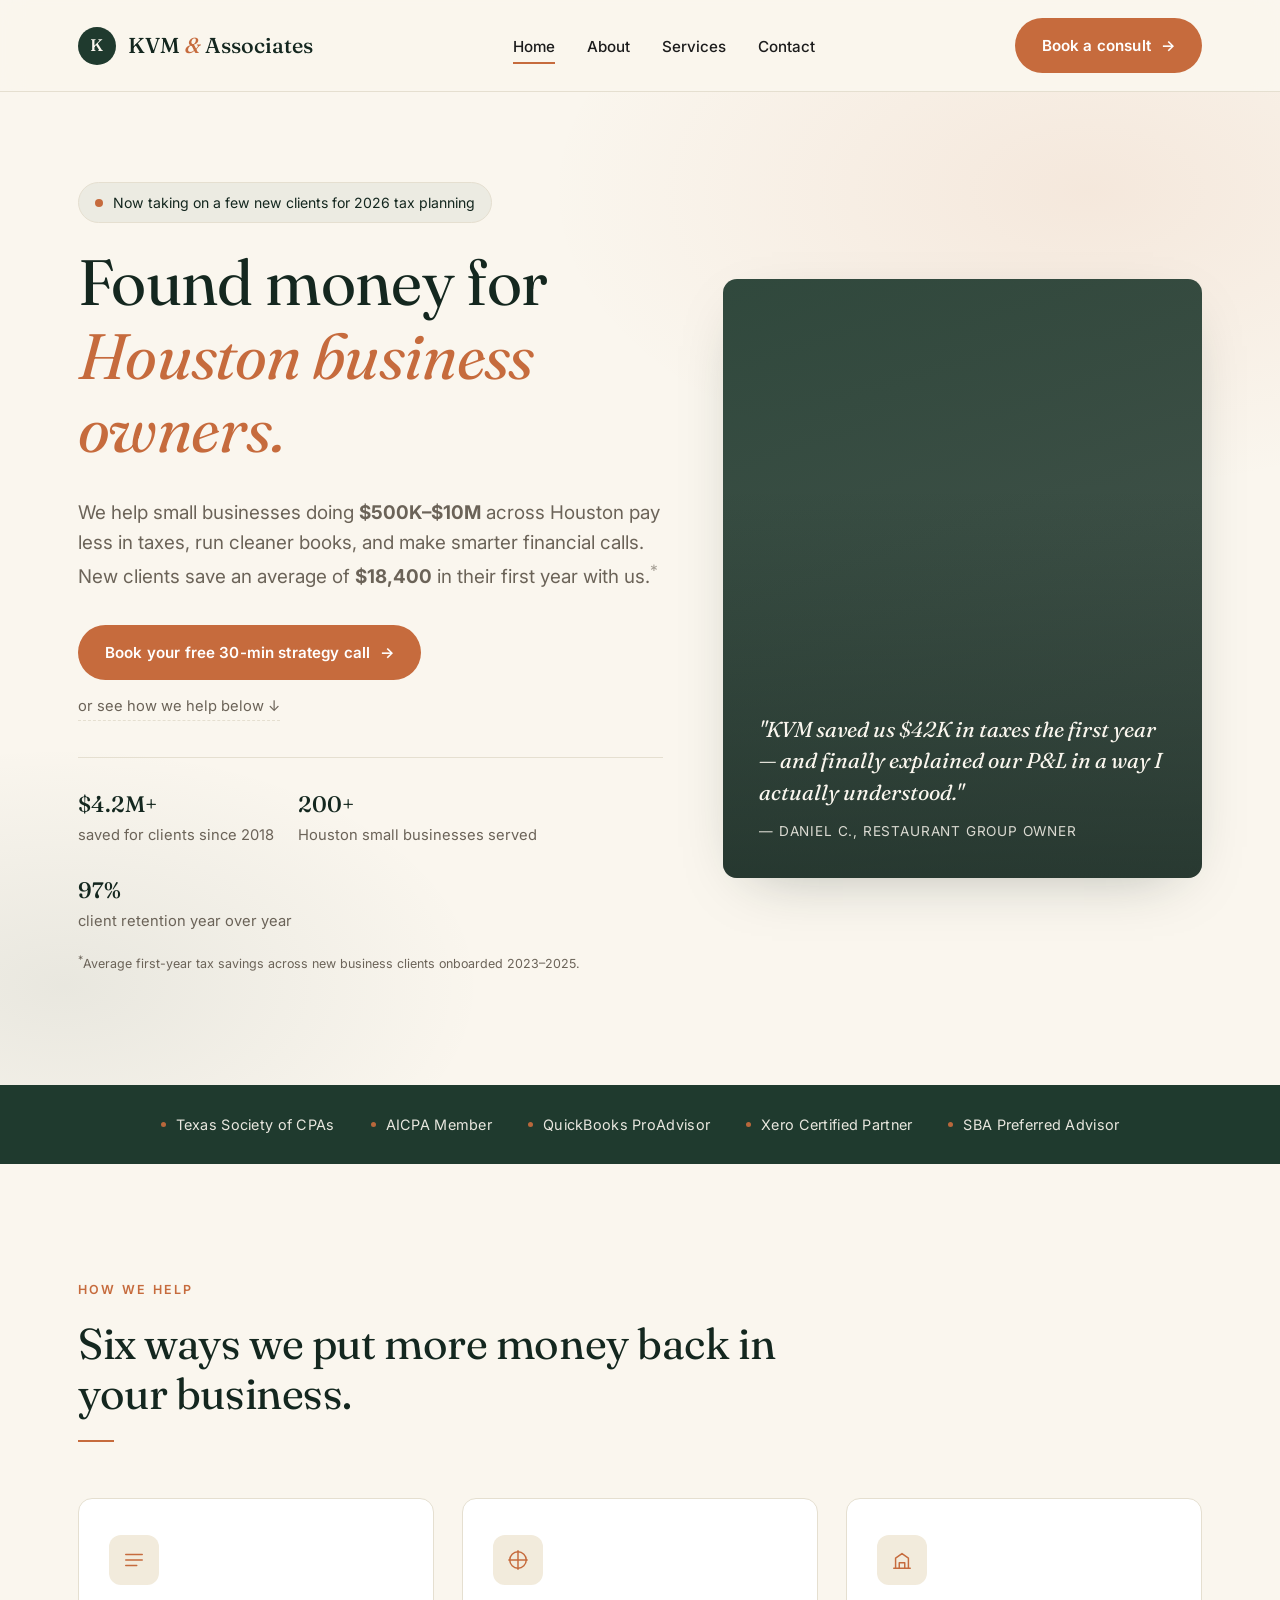
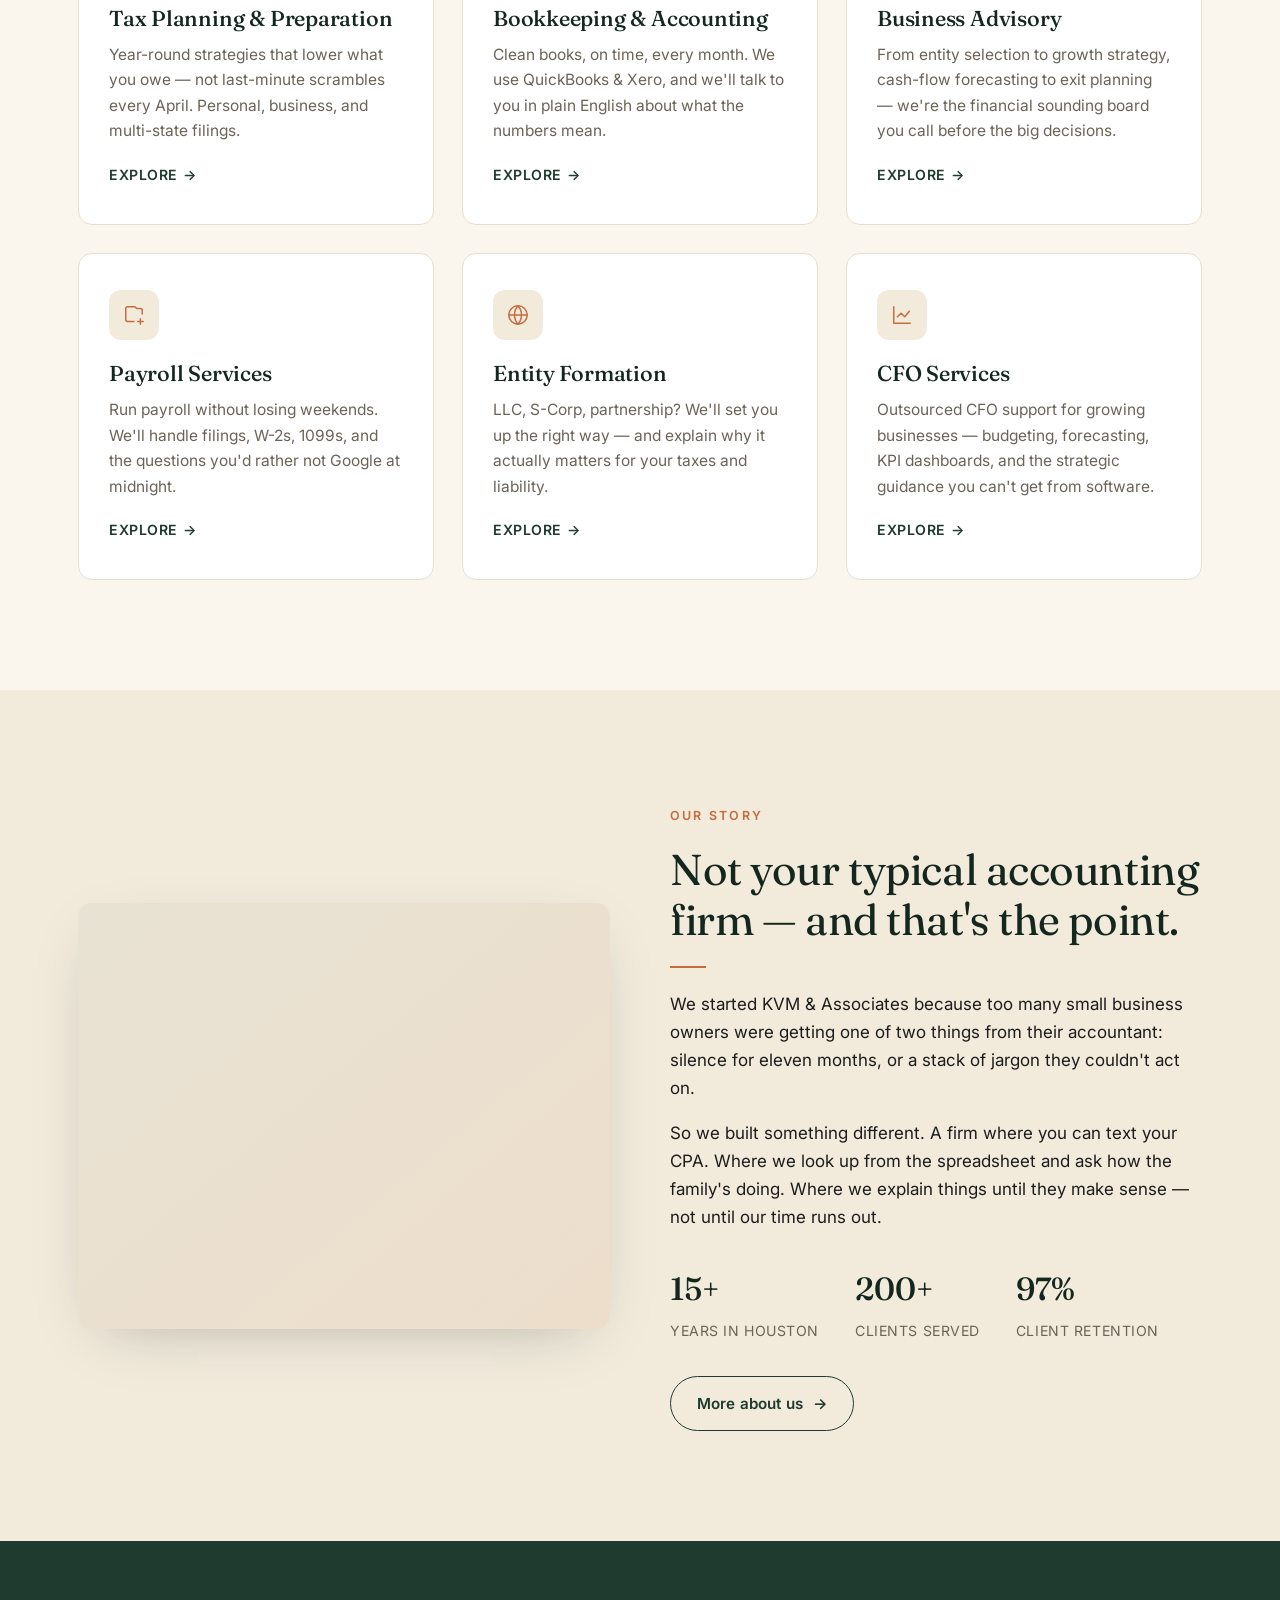
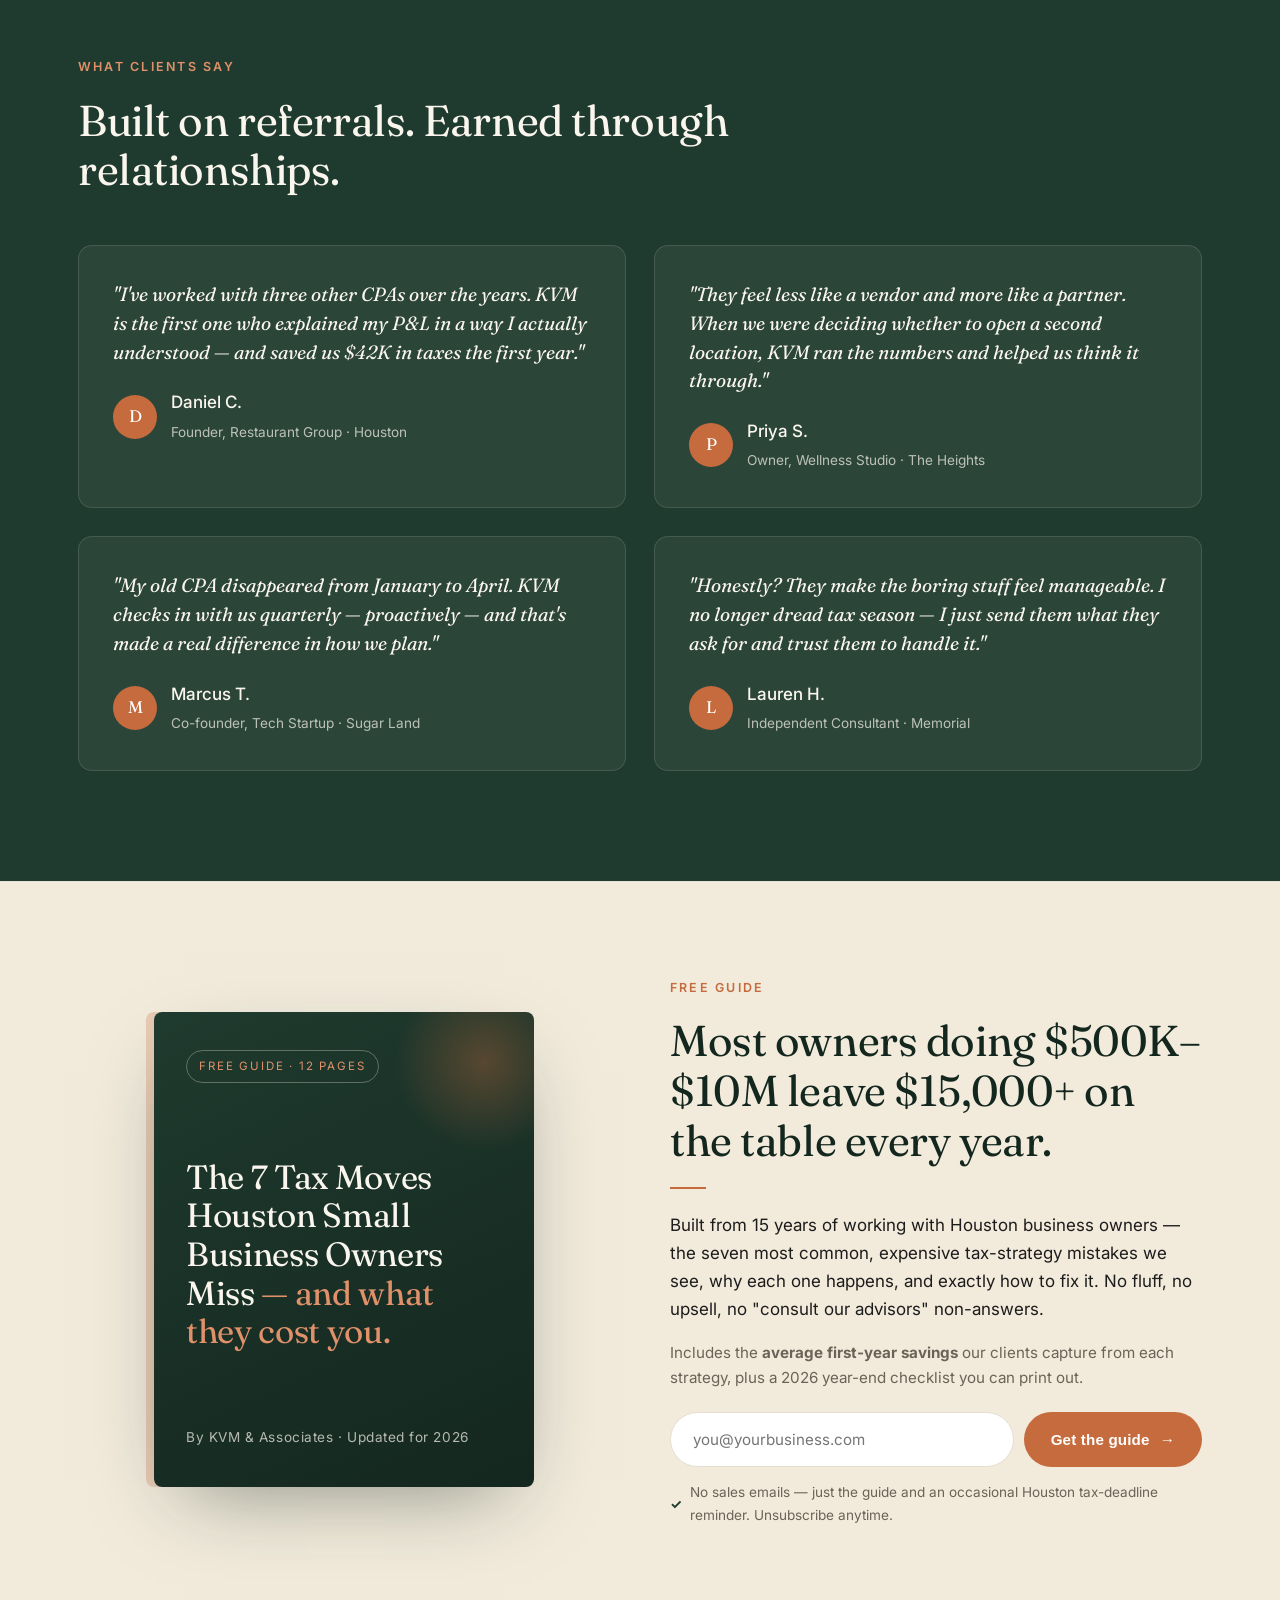
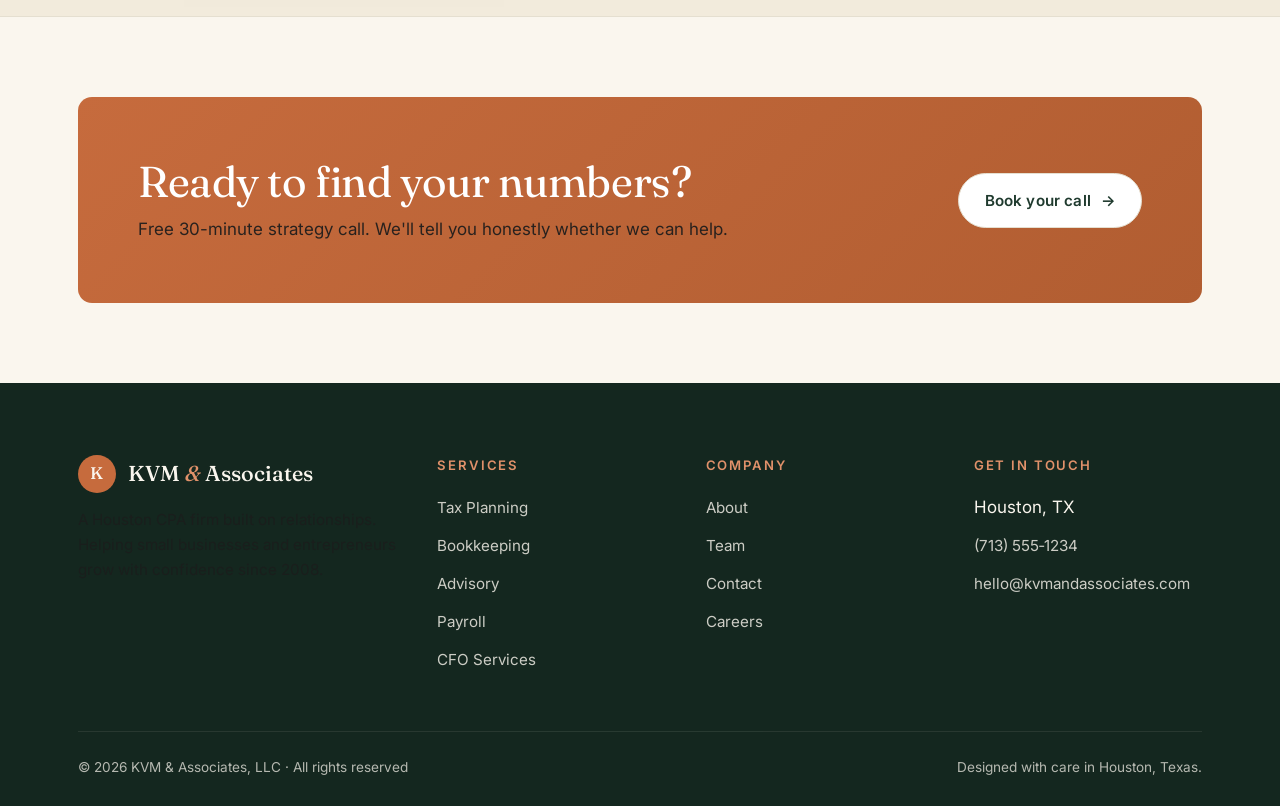
==== index.html @ 1a662e43 "Add files via upload" ====
<!DOCTYPE html>
<html lang="en">
<head>
  <meta charset="UTF-8" />
  <meta name="viewport" content="width=device-width, initial-scale=1.0" />
  <title>KVM &amp; Associates — A Houston CPA Firm Built on Relationships</title>
  <meta name="description" content="KVM &amp; Associates is a Houston-based CPA firm helping small businesses and entrepreneurs grow through proactive tax, accounting, and advisory services. Real people. Real conversations. Real results." />
  <link rel="preconnect" href="https://fonts.googleapis.com" />
  <link rel="preconnect" href="https://fonts.gstatic.com" crossorigin />
  <link href="https://fonts.googleapis.com/css2?family=Fraunces:ital,opsz,wght@0,9..144,400;0,9..144,500;1,9..144,400&family=Inter:wght@400;500;600;700&display=swap" rel="stylesheet" />
  <link rel="stylesheet" href="styles.css" />
</head>
<body>

  <!-- NAV -->
  <header class="nav">
    <div class="nav-inner">
      <a href="index.html" class="brand">
        <span class="brand-mark">K</span>
        <span>KVM <em style="font-style: italic; color: var(--clay);">&amp;</em> Associates</span>
      </a>
      <nav>
        <ul class="nav-links">
          <li><a href="index.html" class="active">Home</a></li>
          <li><a href="about.html">About</a></li>
          <li><a href="services.html">Services</a></li>
          <li><a href="contact.html">Contact</a></li>
        </ul>
      </nav>
      <div class="nav-cta">
        <a href="contact.html" class="btn btn-primary">Book a consult <span class="arrow">→</span></a>
      </div>
    </div>
  </header>

  <!-- HERO -->
  <section class="hero">
    <div class="wrap">
      <div class="hero-grid">
        <div>
          <span class="hero-proof"><span class="pulse"></span>Now taking on a few new clients for 2026 tax planning</span>
          <h1>Found money for <span class="accent">Houston business owners.</span></h1>
          <p class="lead">We help small businesses doing <strong>$500K–$10M</strong> across Houston pay less in taxes, run cleaner books, and make smarter financial calls. New clients save an average of <strong>$18,400</strong> in their first year with us.<sup style="opacity:0.6;">*</sup></p>
          <div class="cta-row">
            <a href="contact.html" class="btn btn-primary">Book your free 30-min strategy call <span class="arrow">→</span></a>
          </div>
          <a href="#how-we-help" class="cta-secondary-link">or see how we help below ↓</a>
          <div class="hero-meta">
            <div><strong>$4.2M+</strong>saved for clients since 2018</div>
            <div><strong>200+</strong>Houston small businesses served</div>
            <div><strong>97%</strong>client retention year over year</div>
          </div>
          <p style="font-size: 0.78rem; color: var(--muted); margin-top: 18px; margin-bottom: 0;"><sup>*</sup>Average first-year tax savings across new business clients onboarded 2023–2025.</p>
        </div>
        <div class="hero-visual">
          <div class="hero-quote">
            "KVM saved us $42K in taxes the first year — and finally explained our P&amp;L in a way I actually understood."
            <cite>— Daniel C., Restaurant Group Owner</cite>
          </div>
        </div>
      </div>
    </div>
  </section>

  <!-- TRUST BAR -->
  <section class="trust">
    <div class="trust-inner">
      <span><span class="dot"></span>Texas Society of CPAs</span>
      <span><span class="dot"></span>AICPA Member</span>
      <span><span class="dot"></span>QuickBooks ProAdvisor</span>
      <span><span class="dot"></span>Xero Certified Partner</span>
      <span><span class="dot"></span>SBA Preferred Advisor</span>
    </div>
  </section>

  <!-- SERVICES PREVIEW -->
  <section class="section" id="how-we-help">
    <div class="wrap">
      <div style="max-width: 720px; margin-bottom: 56px;">
        <span class="eyebrow">How we help</span>
        <h2>Six ways we put more money back in your business.</h2>
        <div class="divider-leaf"></div>
      </div>

      <div class="grid-3">
        <article class="card">
          <div class="icon">
            <svg class="i" viewBox="0 0 24 24"><path d="M3 6h18M3 12h18M3 18h12"/></svg>
          </div>
          <h3>Tax Planning &amp; Preparation</h3>
          <p>Year-round strategies that lower what you owe — not last-minute scrambles every April. Personal, business, and multi-state filings.</p>
          <a href="services.html" class="more">Explore →</a>
        </article>

        <article class="card">
          <div class="icon">
            <svg class="i" viewBox="0 0 24 24"><path d="M12 2v20M2 12h20"/><circle cx="12" cy="12" r="9"/></svg>
          </div>
          <h3>Bookkeeping &amp; Accounting</h3>
          <p>Clean books, on time, every month. We use QuickBooks &amp; Xero, and we'll talk to you in plain English about what the numbers mean.</p>
          <a href="services.html" class="more">Explore →</a>
        </article>

        <article class="card">
          <div class="icon">
            <svg class="i" viewBox="0 0 24 24"><path d="M3 21h18M5 21V10l7-5 7 5v11M9 21v-6h6v6"/></svg>
          </div>
          <h3>Business Advisory</h3>
          <p>From entity selection to growth strategy, cash-flow forecasting to exit planning — we're the financial sounding board you call before the big decisions.</p>
          <a href="services.html" class="more">Explore →</a>
        </article>

        <article class="card">
          <div class="icon">
            <svg class="i" viewBox="0 0 24 24"><path d="M21 11V7a2 2 0 0 0-2-2h-4l-2-2H5a2 2 0 0 0-2 2v12a2 2 0 0 0 2 2h7"/><path d="M16 19h6M19 16v6"/></svg>
          </div>
          <h3>Payroll Services</h3>
          <p>Run payroll without losing weekends. We'll handle filings, W-2s, 1099s, and the questions you'd rather not Google at midnight.</p>
          <a href="services.html" class="more">Explore →</a>
        </article>

        <article class="card">
          <div class="icon">
            <svg class="i" viewBox="0 0 24 24"><circle cx="12" cy="12" r="10"/><path d="M2 12h20M12 2a15 15 0 0 1 0 20a15 15 0 0 1 0-20"/></svg>
          </div>
          <h3>Entity Formation</h3>
          <p>LLC, S-Corp, partnership? We'll set you up the right way — and explain why it actually matters for your taxes and liability.</p>
          <a href="services.html" class="more">Explore →</a>
        </article>

        <article class="card">
          <div class="icon">
            <svg class="i" viewBox="0 0 24 24"><path d="M3 3v18h18"/><path d="M7 14l4-4 4 4 5-6"/></svg>
          </div>
          <h3>CFO Services</h3>
          <p>Outsourced CFO support for growing businesses — budgeting, forecasting, KPI dashboards, and the strategic guidance you can't get from software.</p>
          <a href="services.html" class="more">Explore →</a>
        </article>
      </div>
    </div>
  </section>

  <!-- ABOUT TEASER -->
  <section class="section about-tease">
    <div class="wrap">
      <div class="grid-2">
        <div class="tease-img"></div>
        <div>
          <span class="eyebrow">Our story</span>
          <h2>Not your typical accounting firm — and that's the point.</h2>
          <div class="divider-leaf"></div>
          <p>We started KVM &amp; Associates because too many small business owners were getting one of two things from their accountant: silence for eleven months, or a stack of jargon they couldn't act on.</p>
          <p>So we built something different. A firm where you can text your CPA. Where we look up from the spreadsheet and ask how the family's doing. Where we explain things until they make sense — not until our time runs out.</p>
          <div class="stat-row">
            <div class="stat"><strong>15+</strong><span>Years in Houston</span></div>
            <div class="stat"><strong>200+</strong><span>Clients served</span></div>
            <div class="stat"><strong>97%</strong><span>Client retention</span></div>
          </div>
          <div style="margin-top: 32px;">
            <a href="about.html" class="btn btn-ghost">More about us <span class="arrow">→</span></a>
          </div>
        </div>
      </div>
    </div>
  </section>

  <!-- TESTIMONIALS -->
  <section class="section testimonial-section">
    <div class="wrap">
      <div style="max-width: 700px;">
        <span class="eyebrow">What clients say</span>
        <h2>Built on referrals. Earned through relationships.</h2>
      </div>
      <div class="testi-grid">
        <div class="testi">
          <blockquote>"I've worked with three other CPAs over the years. KVM is the first one who explained my P&amp;L in a way I actually understood — and saved us $42K in taxes the first year."</blockquote>
          <div class="testi-author">
            <div class="testi-avatar">D</div>
            <div class="testi-name"><strong>Daniel C.</strong><span>Founder, Restaurant Group · Houston</span></div>
          </div>
        </div>
        <div class="testi">
          <blockquote>"They feel less like a vendor and more like a partner. When we were deciding whether to open a second location, KVM ran the numbers and helped us think it through."</blockquote>
          <div class="testi-author">
            <div class="testi-avatar">P</div>
            <div class="testi-name"><strong>Priya S.</strong><span>Owner, Wellness Studio · The Heights</span></div>
          </div>
        </div>
        <div class="testi">
          <blockquote>"My old CPA disappeared from January to April. KVM checks in with us quarterly — proactively — and that's made a real difference in how we plan."</blockquote>
          <div class="testi-author">
            <div class="testi-avatar">M</div>
            <div class="testi-name"><strong>Marcus T.</strong><span>Co-founder, Tech Startup · Sugar Land</span></div>
          </div>
        </div>
        <div class="testi">
          <blockquote>"Honestly? They make the boring stuff feel manageable. I no longer dread tax season — I just send them what they ask for and trust them to handle it."</blockquote>
          <div class="testi-author">
            <div class="testi-avatar">L</div>
            <div class="testi-name"><strong>Lauren H.</strong><span>Independent Consultant · Memorial</span></div>
          </div>
        </div>
      </div>
    </div>
  </section>

  <!-- LEAD MAGNET -->
  <section class="lead-magnet">
    <div class="wrap">
      <div class="lm-grid">
        <div class="lm-cover">
          <span class="badge">Free Guide · 12 pages</span>
          <h3>The 7 Tax Moves Houston Small Business Owners Miss <span style="color: var(--clay-soft);">— and what they cost you.</span></h3>
          <span class="meta">By KVM &amp; Associates · Updated for 2026</span>
        </div>
        <div>
          <span class="eyebrow">Free guide</span>
          <h2>Most owners doing $500K–$10M leave $15,000+ on the table every year.</h2>
          <div class="divider-leaf"></div>
          <p>Built from 15 years of working with Houston business owners — the seven most common, expensive tax-strategy mistakes we see, why each one happens, and exactly how to fix it. No fluff, no upsell, no "consult our advisors" non-answers.</p>
          <p style="color: var(--muted); font-size: 0.95rem;">Includes the <strong>average first-year savings</strong> our clients capture from each strategy, plus a 2026 year-end checklist you can print out.</p>

          <form class="lm-form" onsubmit="event.preventDefault(); this.innerHTML='<div style=\'padding:14px 22px; background:var(--forest); color:var(--cream); border-radius:999px; font-weight:500;\'>✓ Sent — check your inbox in a minute.</div>';">
            <input type="email" placeholder="you@yourbusiness.com" required />
            <button type="submit" class="btn btn-primary">Get the guide <span class="arrow">→</span></button>
          </form>
          <div class="lm-fineprint">No sales emails — just the guide and an occasional Houston tax-deadline reminder. Unsubscribe anytime.</div>
        </div>
      </div>
    </div>
  </section>

  <!-- CTA BAND -->
  <section class="section-tight">
    <div class="wrap">
      <div class="cta-band">
        <div>
          <h2>Ready to find your numbers?</h2>
          <p>Free 30-minute strategy call. We'll tell you honestly whether we can help.</p>
        </div>
        <a href="contact.html" class="btn btn-light">Book your call <span class="arrow">→</span></a>
      </div>
    </div>
  </section>

  <!-- FOOTER -->
  <footer class="footer">
    <div class="wrap">
      <div class="footer-grid">
        <div class="footer-brand">
          <div class="brand" style="color: var(--cream); margin-bottom: 14px;">
            <span class="brand-mark" style="background: var(--clay);">K</span>
            <span>KVM <em style="font-style: italic; color: var(--clay-soft);">&amp;</em> Associates</span>
          </div>
          <p>A Houston CPA firm built on relationships. Helping small businesses and entrepreneurs grow with confidence since 2008.</p>
        </div>
        <div>
          <h5>Services</h5>
          <ul>
            <li><a href="services.html">Tax Planning</a></li>
            <li><a href="services.html">Bookkeeping</a></li>
            <li><a href="services.html">Advisory</a></li>
            <li><a href="services.html">Payroll</a></li>
            <li><a href="services.html">CFO Services</a></li>
          </ul>
        </div>
        <div>
          <h5>Company</h5>
          <ul>
            <li><a href="about.html">About</a></li>
            <li><a href="about.html">Team</a></li>
            <li><a href="contact.html">Contact</a></li>
            <li><a href="contact.html">Careers</a></li>
          </ul>
        </div>
        <div>
          <h5>Get in touch</h5>
          <ul>
            <li>Houston, TX</li>
            <li><a href="tel:7135551234">(713) 555‑1234</a></li>
            <li><a href="mailto:hello@kvmandassociates.com">hello@kvmandassociates.com</a></li>
          </ul>
        </div>
      </div>
      <div class="footer-bottom">
        <span>© 2026 KVM &amp; Associates, LLC · All rights reserved</span>
        <span>Designed with care in Houston, Texas.</span>
      </div>
    </div>
  </footer>

</body>
</html>
---- styles.css ----
/* =========================================================
   KVM & Associates — Redesign
   Warm, relationship-focused CPA firm
   ========================================================= */

:root {
  --forest: #1F3A2E;
  --forest-deep: #14271F;
  --forest-soft: #2E5142;
  --clay: #C66B3D;
  --clay-soft: #E0916A;
  --cream: #FAF6EE;
  --cream-warm: #F2EBDC;
  --ink: #1C1C1C;
  --muted: #6B6358;
  --line: #E5DFD0;
  --gold: #C9A35B;
  --shadow: 0 18px 60px -28px rgba(20, 39, 31, 0.35);
  --radius: 14px;
  --maxw: 1180px;
}

* { box-sizing: border-box; }

html { scroll-behavior: smooth; }

body {
  margin: 0;
  font-family: 'Inter', -apple-system, BlinkMacSystemFont, 'Segoe UI', Roboto, sans-serif;
  font-size: 17px;
  line-height: 1.65;
  color: var(--ink);
  background: var(--cream);
  -webkit-font-smoothing: antialiased;
  text-rendering: optimizeLegibility;
}

h1, h2, h3, h4 {
  font-family: 'Fraunces', 'Playfair Display', Georgia, serif;
  font-weight: 500;
  letter-spacing: -0.01em;
  line-height: 1.15;
  color: var(--forest-deep);
  margin: 0 0 0.5em;
}

h1 { font-size: clamp(2.4rem, 5vw, 4rem); font-weight: 400; }
h2 { font-size: clamp(1.9rem, 3.5vw, 2.7rem); font-weight: 400; }
h3 { font-size: 1.35rem; }
h4 { font-size: 1.05rem; font-family: 'Inter', sans-serif; font-weight: 600; letter-spacing: 0.02em; }

p { margin: 0 0 1em; color: var(--ink); }
.lead { font-size: 1.18rem; color: var(--muted); line-height: 1.6; max-width: 56ch; }

a { color: var(--forest); text-decoration: none; }
a:hover { color: var(--clay); }

img { max-width: 100%; display: block; }

/* Layout helpers */
.wrap { max-width: var(--maxw); margin: 0 auto; padding: 0 28px; }
.section { padding: 110px 0; }
.section-tight { padding: 80px 0; }

.eyebrow {
  display: inline-block;
  font-family: 'Inter', sans-serif;
  font-size: 0.78rem;
  letter-spacing: 0.18em;
  text-transform: uppercase;
  color: var(--clay);
  font-weight: 600;
  margin-bottom: 18px;
}

.divider-leaf {
  width: 36px; height: 2px; background: var(--clay);
  margin: 18px 0 22px;
}

/* Buttons */
.btn {
  display: inline-flex;
  align-items: center;
  gap: 10px;
  padding: 14px 26px;
  border-radius: 999px;
  font-weight: 600;
  font-size: 0.95rem;
  letter-spacing: 0.01em;
  transition: transform 0.2s ease, box-shadow 0.2s ease, background 0.2s;
  border: 1.5px solid transparent;
  cursor: pointer;
}
.btn-primary { background: var(--clay); color: #fff; }
.btn-primary:hover { background: #b15d31; color: #fff; transform: translateY(-1px); box-shadow: 0 12px 30px -12px rgba(198,107,61,0.5); }
.btn-ghost { border-color: var(--forest); color: var(--forest); background: transparent; }
.btn-ghost:hover { background: var(--forest); color: #fff; }
.btn-light { background: #fff; color: var(--forest); border-color: var(--line); }
.btn-light:hover { background: var(--cream-warm); color: var(--forest); }

.btn .arrow { transition: transform 0.25s ease; }
.btn:hover .arrow { transform: translateX(4px); }

/* ============ NAV ============ */
.nav {
  position: sticky; top: 0; z-index: 50;
  backdrop-filter: saturate(140%) blur(12px);
  background: rgba(250, 246, 238, 0.85);
  border-bottom: 1px solid var(--line);
}
.nav-inner {
  max-width: var(--maxw);
  margin: 0 auto;
  padding: 18px 28px;
  display: flex;
  align-items: center;
  justify-content: space-between;
  gap: 24px;
}
.brand {
  display: flex; align-items: center; gap: 12px;
  font-family: 'Fraunces', serif;
  font-size: 1.35rem; font-weight: 500;
  color: var(--forest-deep);
}
.brand-mark {
  width: 38px; height: 38px;
  border-radius: 50%;
  background: var(--forest);
  color: var(--cream);
  display: grid; place-items: center;
  font-family: 'Fraunces', serif;
  font-weight: 500;
  font-size: 1.05rem;
  letter-spacing: 0.05em;
}
.nav-links { display: flex; gap: 32px; align-items: center; list-style: none; padding: 0; margin: 0; }
.nav-links a {
  font-size: 0.95rem;
  color: var(--ink);
  font-weight: 500;
  position: relative;
  padding: 6px 0;
}
.nav-links a:hover { color: var(--clay); }
.nav-links a.active::after {
  content: ""; position: absolute; left: 0; right: 0; bottom: -2px;
  height: 2px; background: var(--clay);
}
.nav-cta { display: flex; gap: 12px; align-items: center; }

@media (max-width: 820px) {
  .nav-links { display: none; }
}

/* ============ HERO ============ */
.hero {
  position: relative;
  padding: 90px 0 110px;
  background:
    radial-gradient(900px 500px at 85% 10%, rgba(198,107,61,0.10), transparent 60%),
    radial-gradient(700px 400px at 5% 90%, rgba(31,58,46,0.08), transparent 60%),
    var(--cream);
  overflow: hidden;
}
.hero-grid {
  display: grid;
  grid-template-columns: 1.1fr 0.9fr;
  gap: 60px;
  align-items: center;
}
.hero h1 .accent {
  font-style: italic;
  color: var(--clay);
  font-weight: 400;
}
.hero-meta {
  display: flex; gap: 24px; flex-wrap: wrap;
  margin-top: 36px;
  padding-top: 28px;
  border-top: 1px solid var(--line);
  color: var(--muted);
  font-size: 0.92rem;
}
.hero-meta strong { color: var(--forest-deep); display: block; font-size: 1.4rem; font-family: 'Fraunces', serif; font-weight: 500; }

.hero-visual {
  position: relative;
  aspect-ratio: 4 / 5;
  border-radius: var(--radius);
  background:
    linear-gradient(160deg, rgba(31,58,46,0.92), rgba(20,39,31,0.78)),
    url('https://images.unsplash.com/photo-1600880292203-757bb62b4baf?w=900') center/cover;
  box-shadow: var(--shadow);
  display: flex; align-items: flex-end;
  padding: 36px;
  color: var(--cream);
}
.hero-visual::before {
  content: ""; position: absolute; inset: 0;
  background: linear-gradient(transparent 35%, rgba(20,39,31,0.6));
  border-radius: var(--radius);
}
.hero-quote {
  position: relative;
  font-family: 'Fraunces', serif;
  font-size: 1.35rem;
  line-height: 1.45;
  font-weight: 400;
  font-style: italic;
}
.hero-quote cite {
  display: block; margin-top: 14px;
  font-style: normal; font-family: 'Inter', sans-serif;
  font-size: 0.85rem; letter-spacing: 0.06em;
  text-transform: uppercase; opacity: 0.85;
}

.cta-row { display: flex; gap: 14px; flex-wrap: wrap; margin-top: 32px; }

@media (max-width: 880px) {
  .hero-grid { grid-template-columns: 1fr; gap: 40px; }
  .hero-visual { aspect-ratio: 16 / 11; }
}

/* ============ TRUST BAR ============ */
.trust {
  background: var(--forest);
  color: var(--cream);
  padding: 28px 0;
}
.trust-inner {
  display: flex; flex-wrap: wrap; gap: 36px;
  justify-content: center; align-items: center;
  font-size: 0.9rem; letter-spacing: 0.02em; opacity: 0.92;
}
.trust-inner span { display: inline-flex; align-items: center; gap: 10px; }
.trust .dot { width: 5px; height: 5px; border-radius: 50%; background: var(--clay); }

/* ============ FEATURE GRID ============ */
.grid-3 { display: grid; grid-template-columns: repeat(3, 1fr); gap: 28px; }
.grid-2 { display: grid; grid-template-columns: 1fr 1fr; gap: 60px; align-items: center; }
@media (max-width: 880px) { .grid-3 { grid-template-columns: 1fr; } .grid-2 { grid-template-columns: 1fr; gap: 40px; } }

.card {
  background: #fff;
  border: 1px solid var(--line);
  border-radius: var(--radius);
  padding: 36px 30px;
  transition: transform 0.25s ease, box-shadow 0.25s ease, border-color 0.2s;
}
.card:hover { transform: translateY(-4px); box-shadow: 0 22px 50px -28px rgba(20,39,31,0.25); border-color: var(--clay-soft); }
.card .icon {
  width: 50px; height: 50px; border-radius: 12px;
  background: var(--cream-warm);
  color: var(--clay);
  display: grid; place-items: center;
  margin-bottom: 22px;
}
.card h3 { color: var(--forest-deep); margin-bottom: 10px; }
.card p { color: var(--muted); margin-bottom: 16px; font-size: 0.97rem; }
.card .more {
  font-size: 0.88rem; font-weight: 600; color: var(--forest);
  letter-spacing: 0.04em; text-transform: uppercase;
}

/* ============ ABOUT TEASER (alternating) ============ */
.about-tease {
  background: var(--cream-warm);
}
.tease-img {
  border-radius: var(--radius);
  aspect-ratio: 5 / 4;
  background:
    linear-gradient(140deg, rgba(31,58,46,0.05), rgba(198,107,61,0.10)),
    url('https://images.unsplash.com/photo-1521737711867-e3b97375f902?w=900') center/cover;
  box-shadow: var(--shadow);
}
.stat-row { display: flex; gap: 36px; flex-wrap: wrap; margin-top: 32px; }
.stat strong { display: block; font-family: 'Fraunces', serif; font-size: 2rem; color: var(--forest-deep); font-weight: 500; }
.stat span { font-size: 0.88rem; color: var(--muted); letter-spacing: 0.04em; text-transform: uppercase; }

/* ============ TESTIMONIAL ============ */
.testimonial-section { background: var(--forest); color: var(--cream); }
.testimonial-section h2 { color: var(--cream); }
.testimonial-section .eyebrow { color: var(--clay-soft); }
.testi-grid { display: grid; grid-template-columns: repeat(2, 1fr); gap: 28px; margin-top: 50px; }
@media (max-width: 880px) { .testi-grid { grid-template-columns: 1fr; } }
.testi {
  background: rgba(250,246,238,0.06);
  border: 1px solid rgba(250,246,238,0.12);
  border-radius: var(--radius);
  padding: 34px;
}
.testi blockquote {
  font-family: 'Fraunces', serif;
  font-size: 1.2rem; line-height: 1.5;
  font-style: italic;
  margin: 0 0 22px;
  color: var(--cream);
}
.testi-author { display: flex; align-items: center; gap: 14px; }
.testi-avatar {
  width: 44px; height: 44px; border-radius: 50%;
  background: var(--clay); color: #fff;
  display: grid; place-items: center;
  font-family: 'Fraunces', serif; font-size: 1.05rem;
}
.testi-name strong { display: block; color: var(--cream); font-weight: 500; }
.testi-name span { font-size: 0.85rem; opacity: 0.7; }

/* ============ CTA BAND ============ */
.cta-band {
  background: linear-gradient(135deg, var(--clay), #b15d31);
  color: #fff;
  border-radius: var(--radius);
  padding: 60px;
  display: flex; justify-content: space-between; align-items: center; gap: 30px;
  flex-wrap: wrap;
}
.cta-band h2 { color: #fff; margin: 0; }
.cta-band p { margin: 8px 0 0; opacity: 0.92; }

/* ============ PAGE HEADER ============ */
.page-header {
  padding: 90px 0 60px;
  background:
    radial-gradient(700px 360px at 90% 20%, rgba(198,107,61,0.10), transparent 60%),
    var(--cream);
  border-bottom: 1px solid var(--line);
}
.page-header h1 { max-width: 14ch; }
.page-header .lead { margin-top: 18px; }
.crumbs { font-size: 0.85rem; color: var(--muted); letter-spacing: 0.06em; text-transform: uppercase; margin-bottom: 24px; }
.crumbs a { color: var(--muted); }

/* ============ TEAM ============ */
.team-grid { display: grid; grid-template-columns: repeat(3, 1fr); gap: 32px; }
@media (max-width: 880px) { .team-grid { grid-template-columns: 1fr 1fr; } }
@media (max-width: 600px) { .team-grid { grid-template-columns: 1fr; } }
.member { background: #fff; border: 1px solid var(--line); border-radius: var(--radius); overflow: hidden; transition: transform 0.25s; }
.member:hover { transform: translateY(-4px); }
.member-photo {
  aspect-ratio: 1 / 1;
  background: linear-gradient(135deg, var(--forest-soft), var(--forest-deep));
  display: grid; place-items: center;
  color: var(--cream);
  font-family: 'Fraunces', serif;
  font-size: 3rem;
  font-weight: 400;
}
.member-body { padding: 22px 24px 26px; }
.member-body h3 { margin-bottom: 4px; }
.member-body .role { font-size: 0.88rem; color: var(--clay); letter-spacing: 0.04em; text-transform: uppercase; font-weight: 600; margin-bottom: 12px; }
.member-body p { color: var(--muted); font-size: 0.94rem; margin: 0; }

/* ============ VALUES ============ */
.values-grid { display: grid; grid-template-columns: repeat(2, 1fr); gap: 26px; }
@media (max-width: 720px) { .values-grid { grid-template-columns: 1fr; } }
.value {
  display: flex; gap: 20px; align-items: flex-start;
  padding: 28px;
  background: #fff;
  border: 1px solid var(--line);
  border-radius: var(--radius);
}
.value-icon {
  flex: 0 0 44px; height: 44px; border-radius: 12px;
  background: var(--forest); color: var(--cream);
  display: grid; place-items: center;
}
.value h4 { margin: 0 0 6px; color: var(--forest-deep); font-size: 1.05rem; }
.value p { margin: 0; color: var(--muted); font-size: 0.95rem; }

/* ============ SERVICES PAGE ============ */
.svc-list { display: grid; grid-template-columns: 1fr 1fr; gap: 24px; }
@media (max-width: 880px) { .svc-list { grid-template-columns: 1fr; } }
.svc {
  background: #fff;
  border: 1px solid var(--line);
  border-radius: var(--radius);
  padding: 34px;
}
.svc h3 { color: var(--forest-deep); display: flex; align-items: center; gap: 14px; }
.svc h3 .num {
  font-family: 'Fraunces', serif; color: var(--clay);
  font-size: 1rem; letter-spacing: 0.05em;
}
.svc ul { padding-left: 20px; margin: 14px 0 0; color: var(--muted); }
.svc li { margin: 6px 0; }
.svc .who {
  margin-top: 16px; padding-top: 16px;
  border-top: 1px dashed var(--line);
  font-size: 0.9rem; color: var(--muted);
}
.svc .who strong { color: var(--forest); font-weight: 600; }

/* ============ FAQ ============ */
.faq details {
  background: #fff;
  border: 1px solid var(--line);
  border-radius: var(--radius);
  margin-bottom: 12px;
  padding: 22px 26px;
  transition: border-color 0.2s;
}
.faq details[open] { border-color: var(--clay-soft); }
.faq summary {
  font-family: 'Fraunces', serif;
  font-size: 1.15rem;
  cursor: pointer;
  list-style: none;
  display: flex; justify-content: space-between; align-items: center;
  color: var(--forest-deep);
}
.faq summary::-webkit-details-marker { display: none; }
.faq summary::after { content: "+"; font-family: 'Inter', sans-serif; font-size: 1.5rem; color: var(--clay); transition: transform 0.2s; }
.faq details[open] summary::after { content: "−"; }
.faq details p { margin: 12px 0 0; color: var(--muted); }

/* ============ CONTACT ============ */
.contact-grid { display: grid; grid-template-columns: 1.1fr 0.9fr; gap: 56px; align-items: start; }
@media (max-width: 880px) { .contact-grid { grid-template-columns: 1fr; } }

.form { background: #fff; border: 1px solid var(--line); border-radius: var(--radius); padding: 38px; }
.form-row { display: grid; grid-template-columns: 1fr 1fr; gap: 18px; margin-bottom: 16px; }
@media (max-width: 600px) { .form-row { grid-template-columns: 1fr; } }
.field { display: flex; flex-direction: column; }
.field label { font-size: 0.84rem; color: var(--forest-deep); font-weight: 600; letter-spacing: 0.04em; text-transform: uppercase; margin-bottom: 6px; }
.field input, .field select, .field textarea {
  border: 1px solid var(--line);
  background: var(--cream);
  border-radius: 10px;
  padding: 13px 14px;
  font: inherit;
  color: var(--ink);
  transition: border-color 0.2s, background 0.2s;
}
.field input:focus, .field select:focus, .field textarea:focus {
  outline: none; border-color: var(--clay); background: #fff;
}
.field textarea { resize: vertical; min-height: 130px; }

.contact-side .info {
  background: var(--forest); color: var(--cream);
  border-radius: var(--radius); padding: 36px; margin-bottom: 22px;
}
.contact-side .info h3 { color: var(--cream); margin: 0 0 18px; }
.contact-side .info-row { display: flex; gap: 14px; margin-bottom: 18px; align-items: flex-start; }
.contact-side .info-row svg { flex: 0 0 22px; color: var(--clay-soft); margin-top: 2px; }
.contact-side .info-row strong { display: block; font-weight: 500; margin-bottom: 2px; }
.contact-side .info-row span { opacity: 0.85; font-size: 0.95rem; }

.hours { background: #fff; border: 1px solid var(--line); border-radius: var(--radius); padding: 28px; }
.hours h4 { margin: 0 0 14px; color: var(--forest-deep); font-family: 'Fraunces', serif; font-size: 1.15rem; font-weight: 500; letter-spacing: 0; }
.hours ul { list-style: none; padding: 0; margin: 0; }
.hours li { display: flex; justify-content: space-between; padding: 6px 0; border-bottom: 1px dashed var(--line); font-size: 0.95rem; color: var(--muted); }
.hours li:last-child { border-bottom: none; }
.hours li strong { color: var(--forest-deep); font-weight: 500; }

/* ============ FOOTER ============ */
.footer {
  background: var(--forest-deep);
  color: var(--cream);
  padding: 72px 0 28px;
}
.footer-grid { display: grid; grid-template-columns: 1.4fr 1fr 1fr 1fr; gap: 40px; }
@media (max-width: 880px) { .footer-grid { grid-template-columns: 1fr 1fr; gap: 32px; } }
@media (max-width: 520px) { .footer-grid { grid-template-columns: 1fr; } }
.footer h5 { font-family: 'Inter', sans-serif; font-size: 0.82rem; letter-spacing: 0.14em; text-transform: uppercase; color: var(--clay-soft); margin: 0 0 16px; font-weight: 600; }
.footer ul { list-style: none; padding: 0; margin: 0; }
.footer li { margin-bottom: 10px; }
.footer a { color: var(--cream); opacity: 0.8; font-size: 0.95rem; }
.footer a:hover { color: var(--clay-soft); opacity: 1; }
.footer-brand p { opacity: 0.75; font-size: 0.95rem; max-width: 36ch; }
.footer-bottom {
  margin-top: 48px; padding-top: 24px;
  border-top: 1px solid rgba(250,246,238,0.12);
  display: flex; justify-content: space-between; flex-wrap: wrap; gap: 14px;
  font-size: 0.85rem; opacity: 0.7;
}

/* small icons */
.i { width: 22px; height: 22px; stroke-width: 1.6; stroke: currentColor; fill: none; stroke-linecap: round; stroke-linejoin: round; }

/* ============ SINGLE-CTA HELPERS ============ */
.cta-secondary-link {
  display: inline-block;
  margin-top: 14px;
  font-size: 0.92rem;
  color: var(--muted);
  border-bottom: 1px dashed var(--line);
  padding-bottom: 2px;
}
.cta-secondary-link:hover { color: var(--clay); border-color: var(--clay-soft); }

.hero-proof {
  display: inline-flex;
  align-items: center;
  gap: 10px;
  background: rgba(31, 58, 46, 0.06);
  border: 1px solid var(--line);
  border-radius: 999px;
  padding: 8px 16px;
  font-size: 0.88rem;
  color: var(--forest-deep);
  margin-bottom: 22px;
}
.hero-proof .pulse {
  width: 8px; height: 8px; border-radius: 50%;
  background: var(--clay);
  box-shadow: 0 0 0 0 rgba(198,107,61,0.6);
  animation: pulse 2.2s infinite;
}
@keyframes pulse {
  0% { box-shadow: 0 0 0 0 rgba(198,107,61,0.6); }
  70% { box-shadow: 0 0 0 10px rgba(198,107,61,0); }
  100% { box-shadow: 0 0 0 0 rgba(198,107,61,0); }
}

/* ============ LEAD MAGNET ============ */
.lead-magnet {
  background: var(--cream-warm);
  padding: 90px 0;
  border-top: 1px solid var(--line);
  border-bottom: 1px solid var(--line);
}
.lm-grid {
  display: grid;
  grid-template-columns: 1fr 1fr;
  gap: 60px;
  align-items: center;
}
@media (max-width: 880px) { .lm-grid { grid-template-columns: 1fr; gap: 40px; } }

.lm-cover {
  position: relative;
  aspect-ratio: 4 / 5;
  max-width: 380px;
  margin: 0 auto;
  background: linear-gradient(155deg, var(--forest), var(--forest-deep));
  border-radius: 8px;
  box-shadow:
    0 30px 80px -30px rgba(20,39,31,0.5),
    -8px 0 0 0 rgba(198,107,61,0.25);
  padding: 38px 32px;
  color: var(--cream);
  display: flex;
  flex-direction: column;
  justify-content: space-between;
  overflow: hidden;
}
.lm-cover::before {
  content: "";
  position: absolute;
  top: -40px; right: -40px;
  width: 180px; height: 180px;
  background: radial-gradient(circle, rgba(198,107,61,0.35), transparent 70%);
  border-radius: 50%;
}
.lm-cover .badge {
  display: inline-block;
  font-size: 0.72rem;
  letter-spacing: 0.16em;
  text-transform: uppercase;
  padding: 6px 12px;
  border: 1px solid rgba(250,246,238,0.3);
  border-radius: 999px;
  width: fit-content;
  color: var(--clay-soft);
  position: relative;
}
.lm-cover h3 {
  font-family: 'Fraunces', serif;
  color: var(--cream);
  font-size: 2.1rem;
  font-weight: 400;
  line-height: 1.15;
  margin: 0;
  position: relative;
}
.lm-cover .meta {
  font-size: 0.85rem;
  opacity: 0.7;
  letter-spacing: 0.04em;
  position: relative;
}

.lm-form {
  display: flex; gap: 10px; margin-top: 22px;
  flex-wrap: wrap;
}
.lm-form input[type="email"] {
  flex: 1 1 240px;
  border: 1px solid var(--line);
  background: #fff;
  border-radius: 999px;
  padding: 14px 22px;
  font: inherit;
  font-size: 0.95rem;
  color: var(--ink);
}
.lm-form input[type="email"]:focus {
  outline: none; border-color: var(--clay);
}
.lm-fineprint {
  margin-top: 14px;
  font-size: 0.85rem;
  color: var(--muted);
  display: flex; align-items: center; gap: 8px;
}
.lm-fineprint::before {
  content: "✓"; color: var(--forest); font-weight: 700;
}

/* ============ QUALIFIER BAND (contact) ============ */
.qualifier {
  background: var(--forest);
  color: var(--cream);
  border-radius: var(--radius);
  padding: 28px 36px;
  margin-bottom: 40px;
  display: flex;
  gap: 28px;
  align-items: center;
  justify-content: space-between;
  flex-wrap: wrap;
}
.qualifier-text { flex: 1 1 320px; }
.qualifier-text strong {
  font-family: 'Fraunces', serif;
  font-size: 1.25rem;
  font-weight: 500;
  display: block;
  margin-bottom: 4px;
}
.qualifier-text p {
  margin: 0;
  font-size: 0.95rem;
  opacity: 0.85;
  color: var(--cream);
}
.qualifier-stat {
  text-align: right;
  flex: 0 0 auto;
}
.qualifier-stat strong {
  display: block;
  font-family: 'Fraunces', serif;
  font-size: 2rem;
  font-weight: 500;
  color: var(--clay-soft);
}
.qualifier-stat span {
  font-size: 0.8rem;
  letter-spacing: 0.06em;
  text-transform: uppercase;
  opacity: 0.7;
}
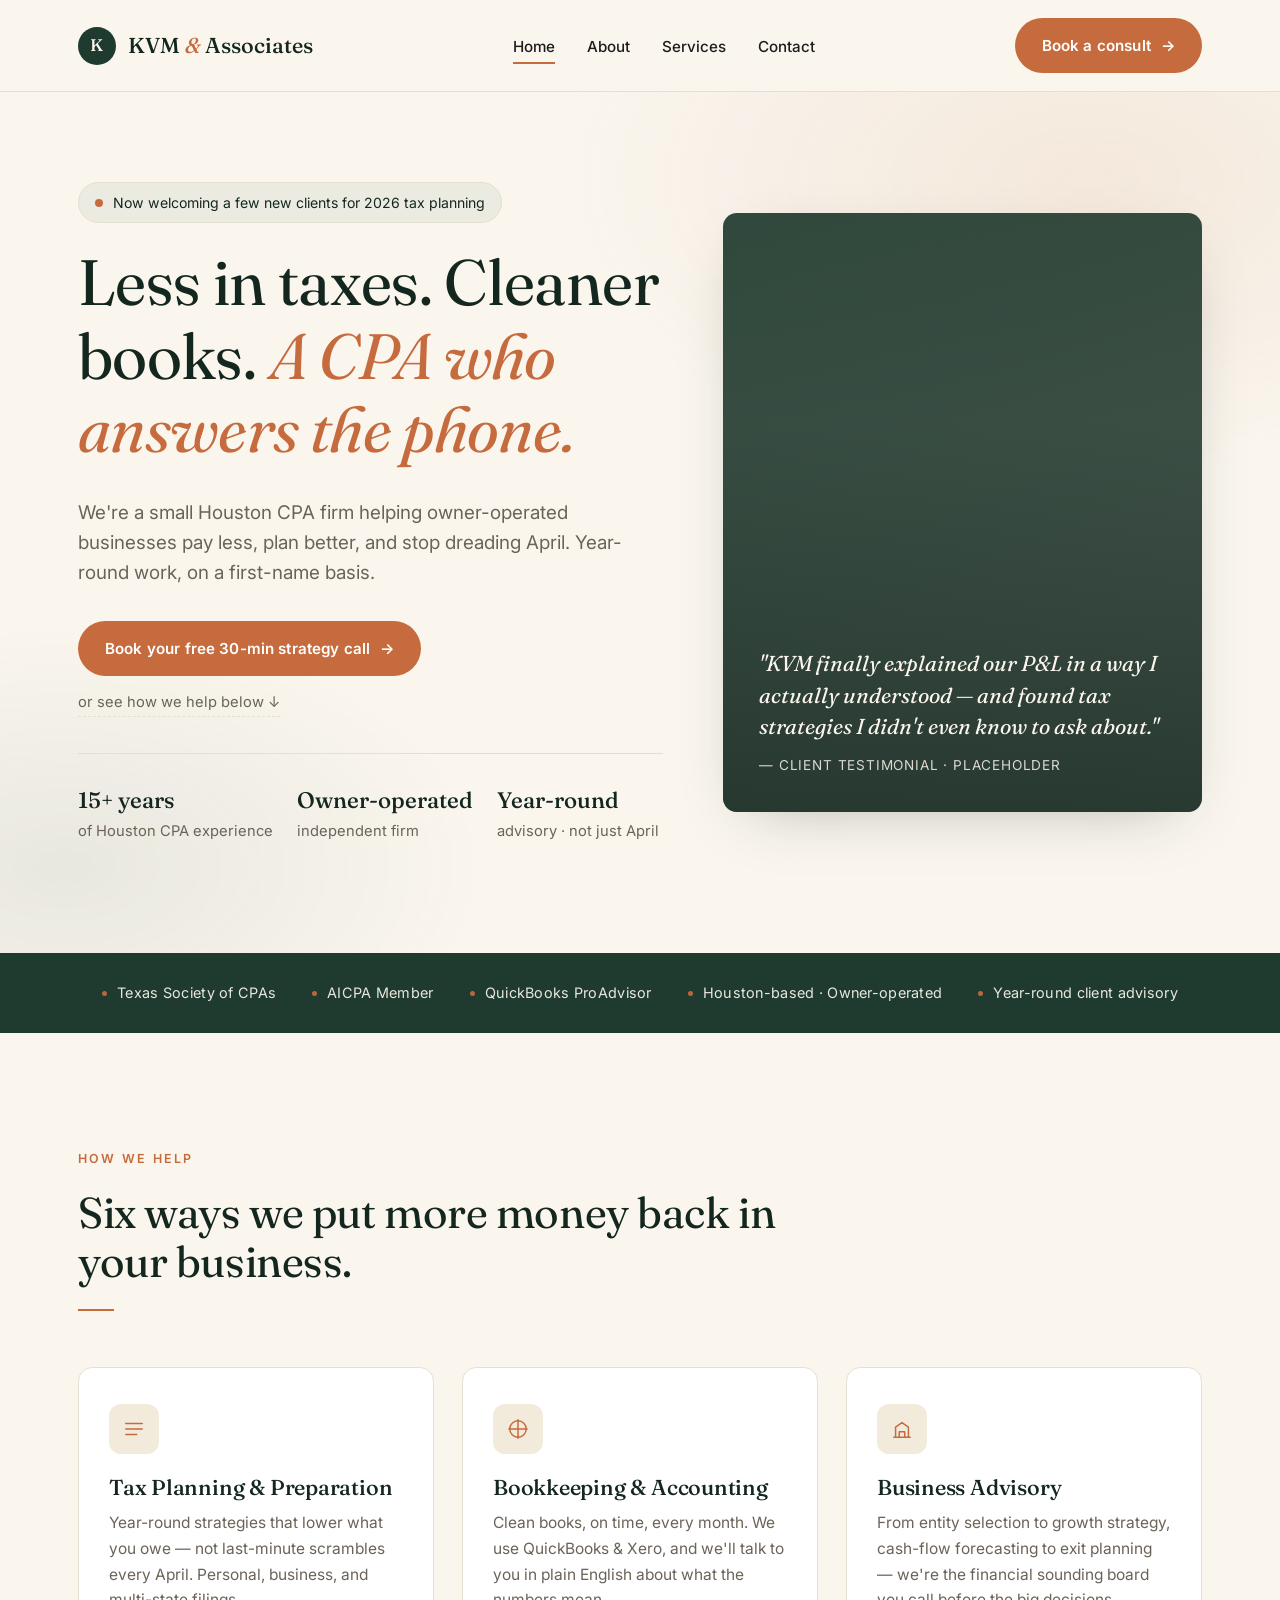
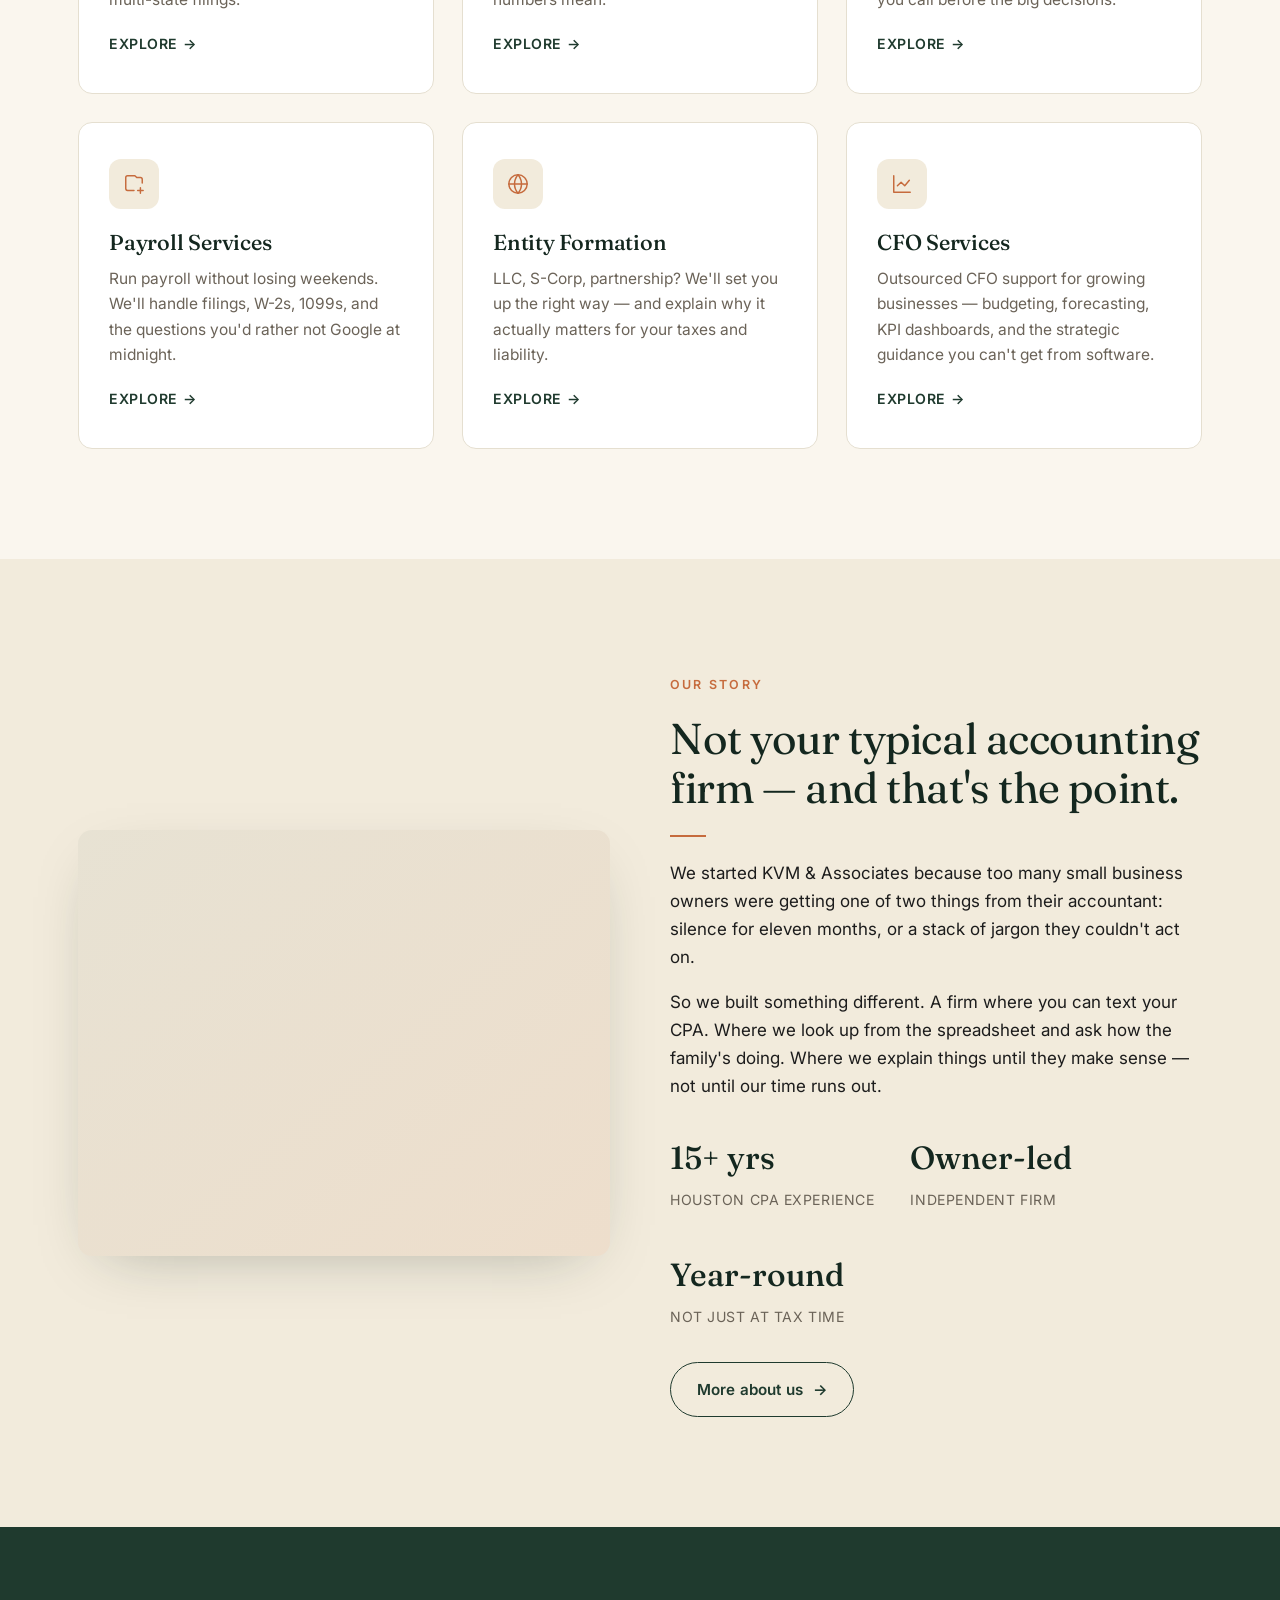
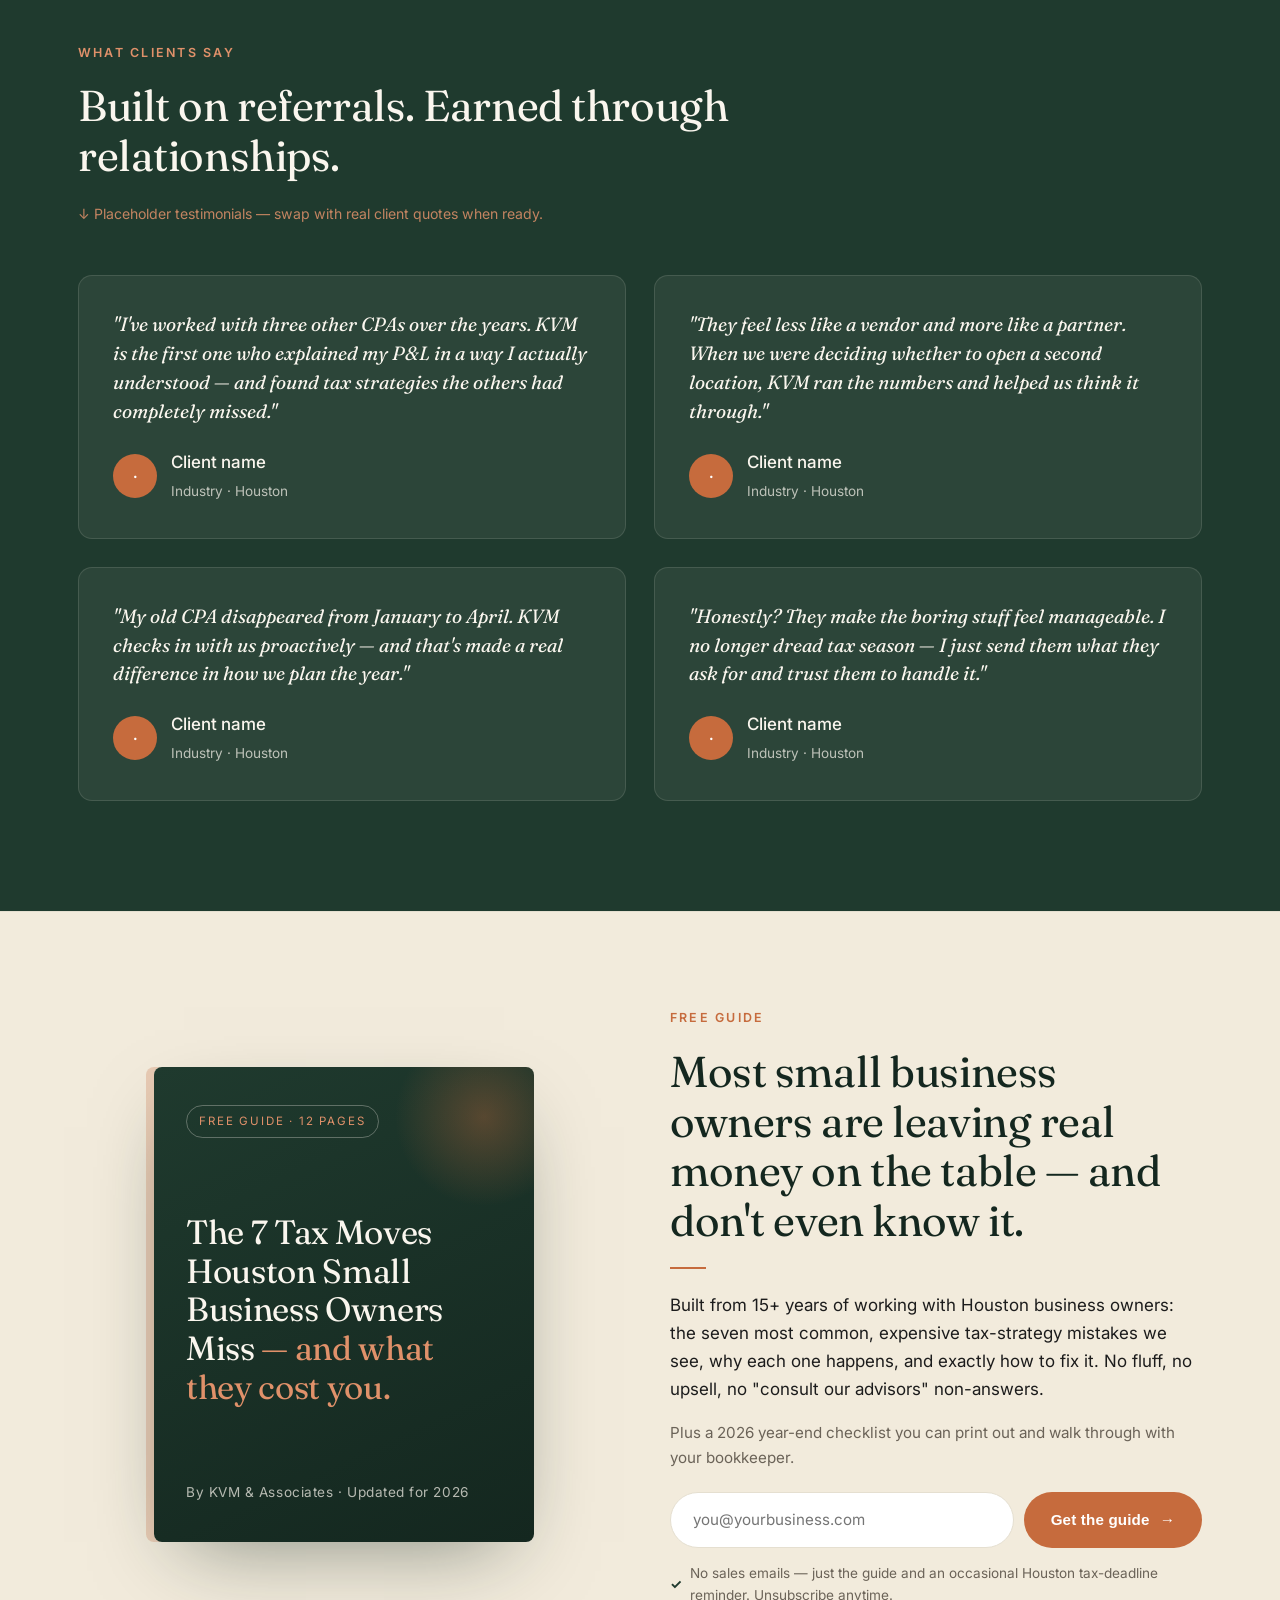
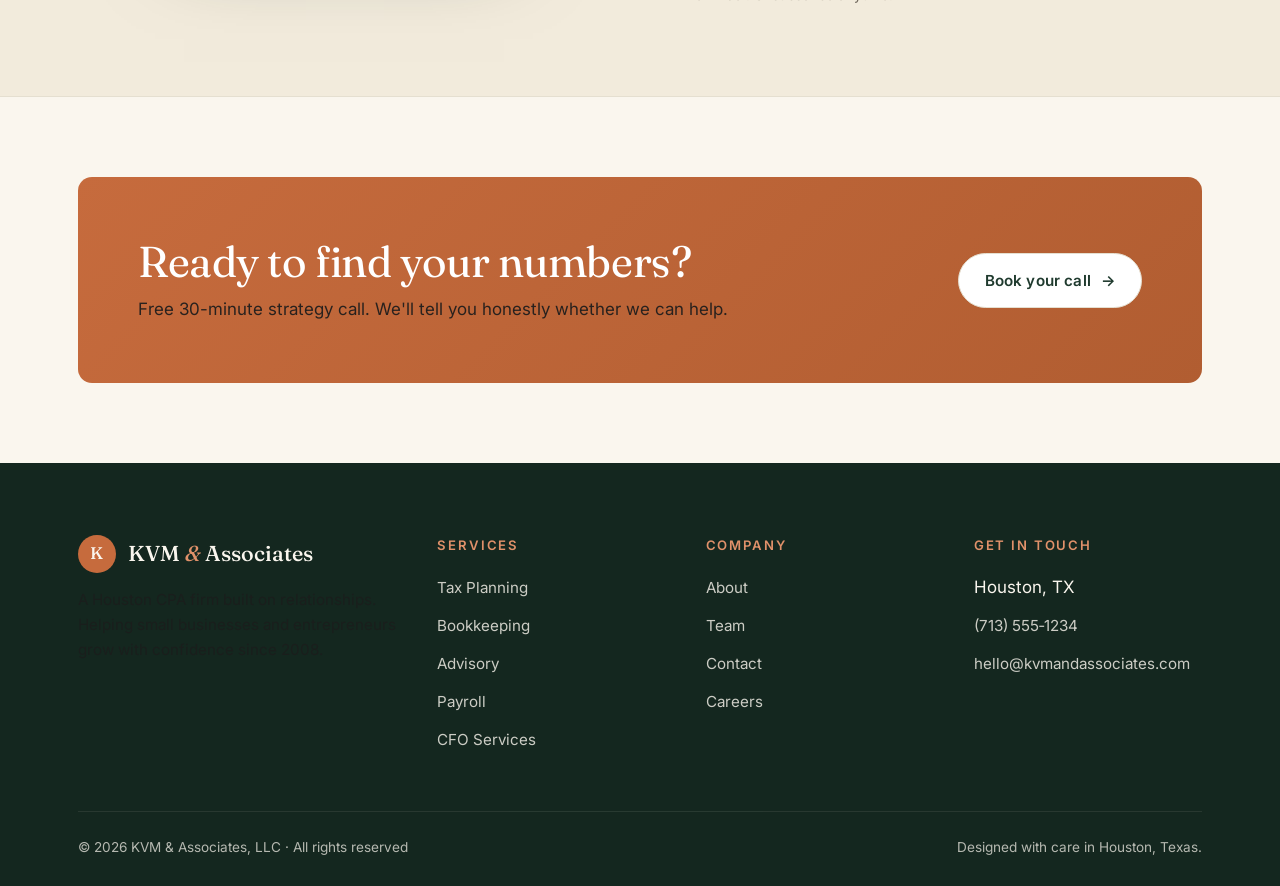
==== commit 51b3c847: "Add files via upload" ====
--- a/index.html
+++ b/index.html
@@ -38,24 +38,23 @@
     <div class="wrap">
       <div class="hero-grid">
         <div>
-          <span class="hero-proof"><span class="pulse"></span>Now taking on a few new clients for 2026 tax planning</span>
-          <h1>Found money for <span class="accent">Houston business owners.</span></h1>
-          <p class="lead">We help small businesses doing <strong>$500K–$10M</strong> across Houston pay less in taxes, run cleaner books, and make smarter financial calls. New clients save an average of <strong>$18,400</strong> in their first year with us.<sup style="opacity:0.6;">*</sup></p>
+          <span class="hero-proof"><span class="pulse"></span>Now welcoming a few new clients for 2026 tax planning</span>
+          <h1>Less in taxes. Cleaner books. <span class="accent">A CPA who answers the phone.</span></h1>
+          <p class="lead">We're a small Houston CPA firm helping owner-operated businesses pay less, plan better, and stop dreading April. Year-round work, on a first-name basis.</p>
           <div class="cta-row">
             <a href="contact.html" class="btn btn-primary">Book your free 30-min strategy call <span class="arrow">→</span></a>
           </div>
           <a href="#how-we-help" class="cta-secondary-link">or see how we help below ↓</a>
           <div class="hero-meta">
-            <div><strong>$4.2M+</strong>saved for clients since 2018</div>
-            <div><strong>200+</strong>Houston small businesses served</div>
-            <div><strong>97%</strong>client retention year over year</div>
-          </div>
-          <p style="font-size: 0.78rem; color: var(--muted); margin-top: 18px; margin-bottom: 0;"><sup>*</sup>Average first-year tax savings across new business clients onboarded 2023–2025.</p>
+            <div><strong>15+ years</strong>of Houston CPA experience</div>
+            <div><strong>Owner-operated</strong>independent firm</div>
+            <div><strong>Year-round</strong>advisory · not just April</div>
+          </div>
         </div>
         <div class="hero-visual">
           <div class="hero-quote">
-            "KVM saved us $42K in taxes the first year — and finally explained our P&amp;L in a way I actually understood."
-            <cite>— Daniel C., Restaurant Group Owner</cite>
+            "KVM finally explained our P&amp;L in a way I actually understood — and found tax strategies I didn't even know to ask about."
+            <cite>— Client testimonial · placeholder</cite>
           </div>
         </div>
       </div>
@@ -64,12 +63,13 @@
 
   <!-- TRUST BAR -->
   <section class="trust">
+    <!-- TRUST BAR — verify each credential is current before going live -->
     <div class="trust-inner">
       <span><span class="dot"></span>Texas Society of CPAs</span>
       <span><span class="dot"></span>AICPA Member</span>
       <span><span class="dot"></span>QuickBooks ProAdvisor</span>
-      <span><span class="dot"></span>Xero Certified Partner</span>
-      <span><span class="dot"></span>SBA Preferred Advisor</span>
+      <span><span class="dot"></span>Houston-based · Owner-operated</span>
+      <span><span class="dot"></span>Year-round client advisory</span>
     </div>
   </section>
 
@@ -152,9 +152,9 @@
           <p>We started KVM &amp; Associates because too many small business owners were getting one of two things from their accountant: silence for eleven months, or a stack of jargon they couldn't act on.</p>
           <p>So we built something different. A firm where you can text your CPA. Where we look up from the spreadsheet and ask how the family's doing. Where we explain things until they make sense — not until our time runs out.</p>
           <div class="stat-row">
-            <div class="stat"><strong>15+</strong><span>Years in Houston</span></div>
-            <div class="stat"><strong>200+</strong><span>Clients served</span></div>
-            <div class="stat"><strong>97%</strong><span>Client retention</span></div>
+            <div class="stat"><strong>15+ yrs</strong><span>Houston CPA experience</span></div>
+            <div class="stat"><strong>Owner-led</strong><span>Independent firm</span></div>
+            <div class="stat"><strong>Year-round</strong><span>Not just at tax time</span></div>
           </div>
           <div style="margin-top: 32px;">
             <a href="about.html" class="btn btn-ghost">More about us <span class="arrow">→</span></a>
@@ -171,33 +171,34 @@
         <span class="eyebrow">What clients say</span>
         <h2>Built on referrals. Earned through relationships.</h2>
       </div>
+      <p style="color: var(--clay-soft); font-size: 0.88rem; margin: 6px 0 0; opacity: 0.85;">↓ Placeholder testimonials — swap with real client quotes when ready.</p>
       <div class="testi-grid">
         <div class="testi">
-          <blockquote>"I've worked with three other CPAs over the years. KVM is the first one who explained my P&amp;L in a way I actually understood — and saved us $42K in taxes the first year."</blockquote>
-          <div class="testi-author">
-            <div class="testi-avatar">D</div>
-            <div class="testi-name"><strong>Daniel C.</strong><span>Founder, Restaurant Group · Houston</span></div>
+          <blockquote>"I've worked with three other CPAs over the years. KVM is the first one who explained my P&amp;L in a way I actually understood — and found tax strategies the others had completely missed."</blockquote>
+          <div class="testi-author">
+            <div class="testi-avatar">·</div>
+            <div class="testi-name"><strong>Client name</strong><span>Industry · Houston</span></div>
           </div>
         </div>
         <div class="testi">
           <blockquote>"They feel less like a vendor and more like a partner. When we were deciding whether to open a second location, KVM ran the numbers and helped us think it through."</blockquote>
           <div class="testi-author">
-            <div class="testi-avatar">P</div>
-            <div class="testi-name"><strong>Priya S.</strong><span>Owner, Wellness Studio · The Heights</span></div>
-          </div>
-        </div>
-        <div class="testi">
-          <blockquote>"My old CPA disappeared from January to April. KVM checks in with us quarterly — proactively — and that's made a real difference in how we plan."</blockquote>
-          <div class="testi-author">
-            <div class="testi-avatar">M</div>
-            <div class="testi-name"><strong>Marcus T.</strong><span>Co-founder, Tech Startup · Sugar Land</span></div>
+            <div class="testi-avatar">·</div>
+            <div class="testi-name"><strong>Client name</strong><span>Industry · Houston</span></div>
+          </div>
+        </div>
+        <div class="testi">
+          <blockquote>"My old CPA disappeared from January to April. KVM checks in with us proactively — and that's made a real difference in how we plan the year."</blockquote>
+          <div class="testi-author">
+            <div class="testi-avatar">·</div>
+            <div class="testi-name"><strong>Client name</strong><span>Industry · Houston</span></div>
           </div>
         </div>
         <div class="testi">
           <blockquote>"Honestly? They make the boring stuff feel manageable. I no longer dread tax season — I just send them what they ask for and trust them to handle it."</blockquote>
           <div class="testi-author">
-            <div class="testi-avatar">L</div>
-            <div class="testi-name"><strong>Lauren H.</strong><span>Independent Consultant · Memorial</span></div>
+            <div class="testi-avatar">·</div>
+            <div class="testi-name"><strong>Client name</strong><span>Industry · Houston</span></div>
           </div>
         </div>
       </div>
@@ -215,10 +216,10 @@
         </div>
         <div>
           <span class="eyebrow">Free guide</span>
-          <h2>Most owners doing $500K–$10M leave $15,000+ on the table every year.</h2>
+          <h2>Most small business owners are leaving real money on the table — and don't even know it.</h2>
           <div class="divider-leaf"></div>
-          <p>Built from 15 years of working with Houston business owners — the seven most common, expensive tax-strategy mistakes we see, why each one happens, and exactly how to fix it. No fluff, no upsell, no "consult our advisors" non-answers.</p>
-          <p style="color: var(--muted); font-size: 0.95rem;">Includes the <strong>average first-year savings</strong> our clients capture from each strategy, plus a 2026 year-end checklist you can print out.</p>
+          <p>Built from 15+ years of working with Houston business owners: the seven most common, expensive tax-strategy mistakes we see, why each one happens, and exactly how to fix it. No fluff, no upsell, no "consult our advisors" non-answers.</p>
+          <p style="color: var(--muted); font-size: 0.95rem;">Plus a 2026 year-end checklist you can print out and walk through with your bookkeeper.</p>
 
           <form class="lm-form" onsubmit="event.preventDefault(); this.innerHTML='<div style=\'padding:14px 22px; background:var(--forest); color:var(--cream); border-radius:999px; font-weight:500;\'>✓ Sent — check your inbox in a minute.</div>';">
             <input type="email" placeholder="you@yourbusiness.com" required />
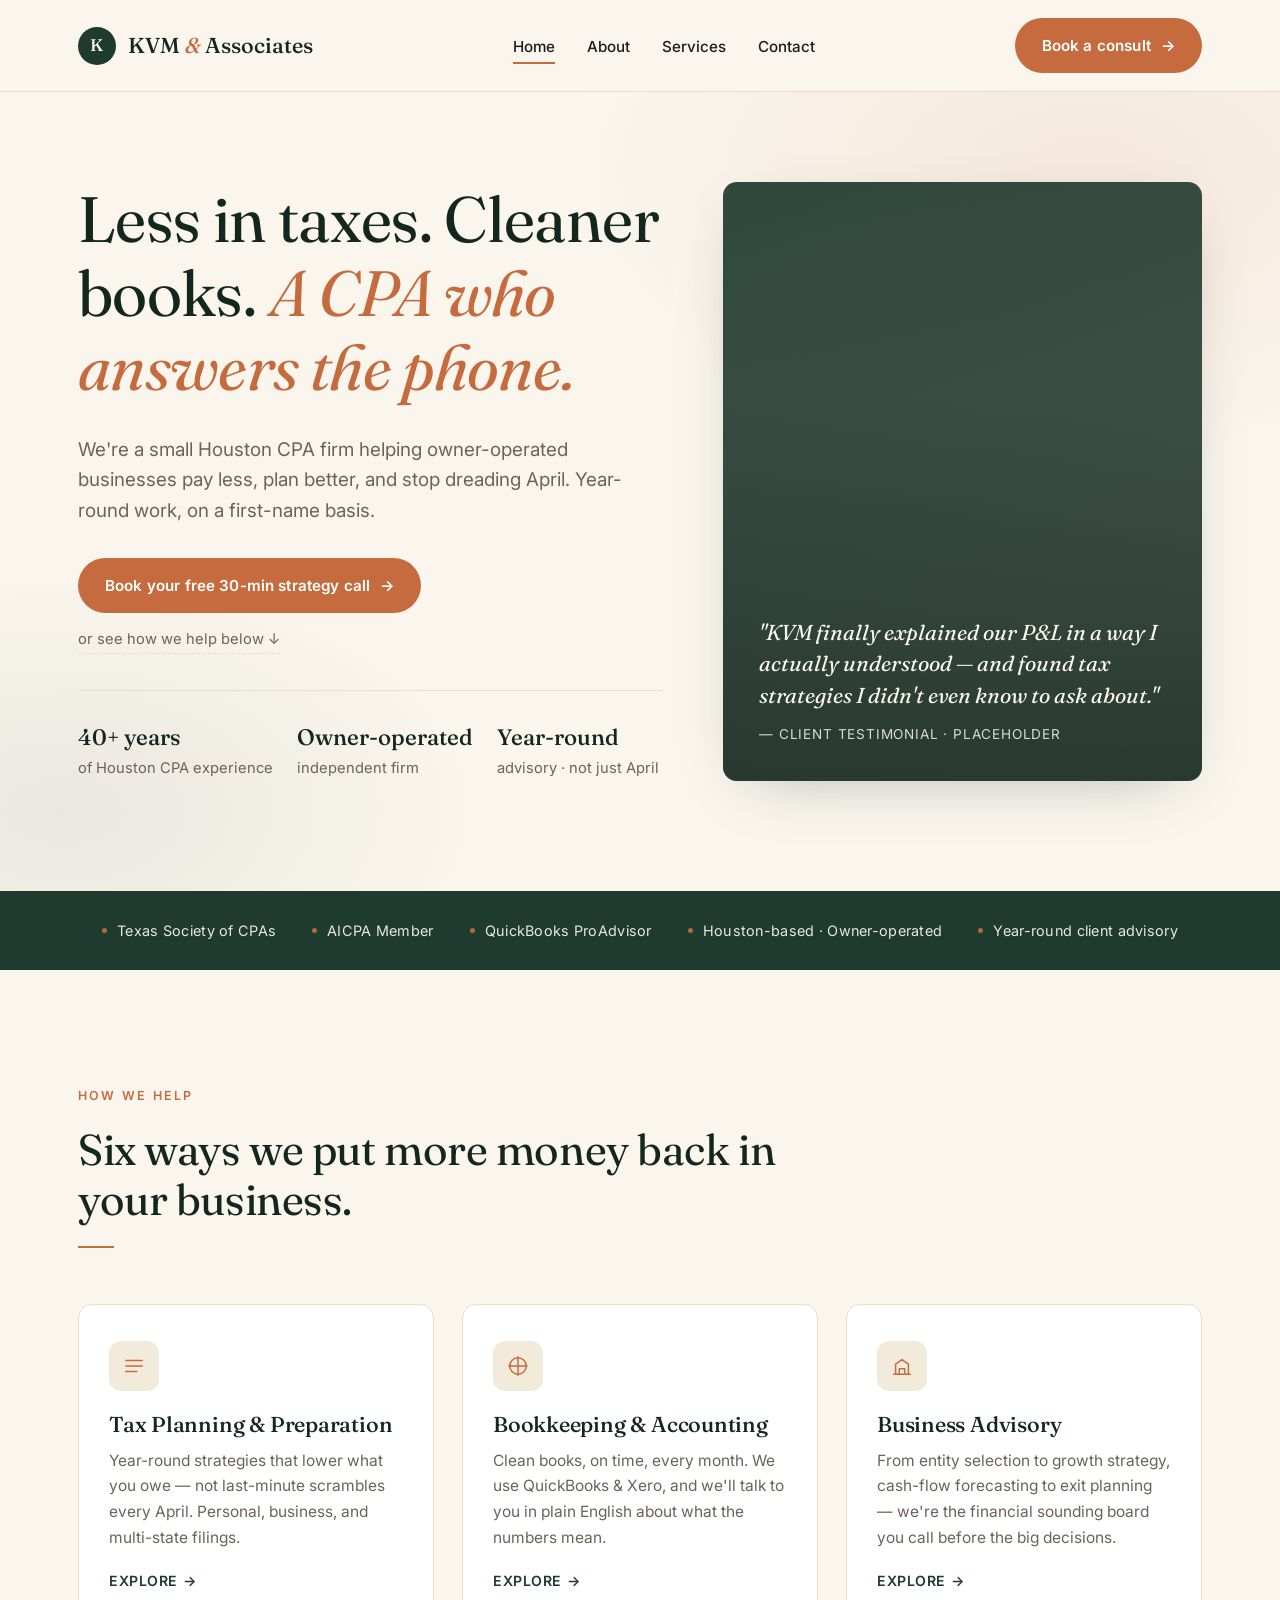
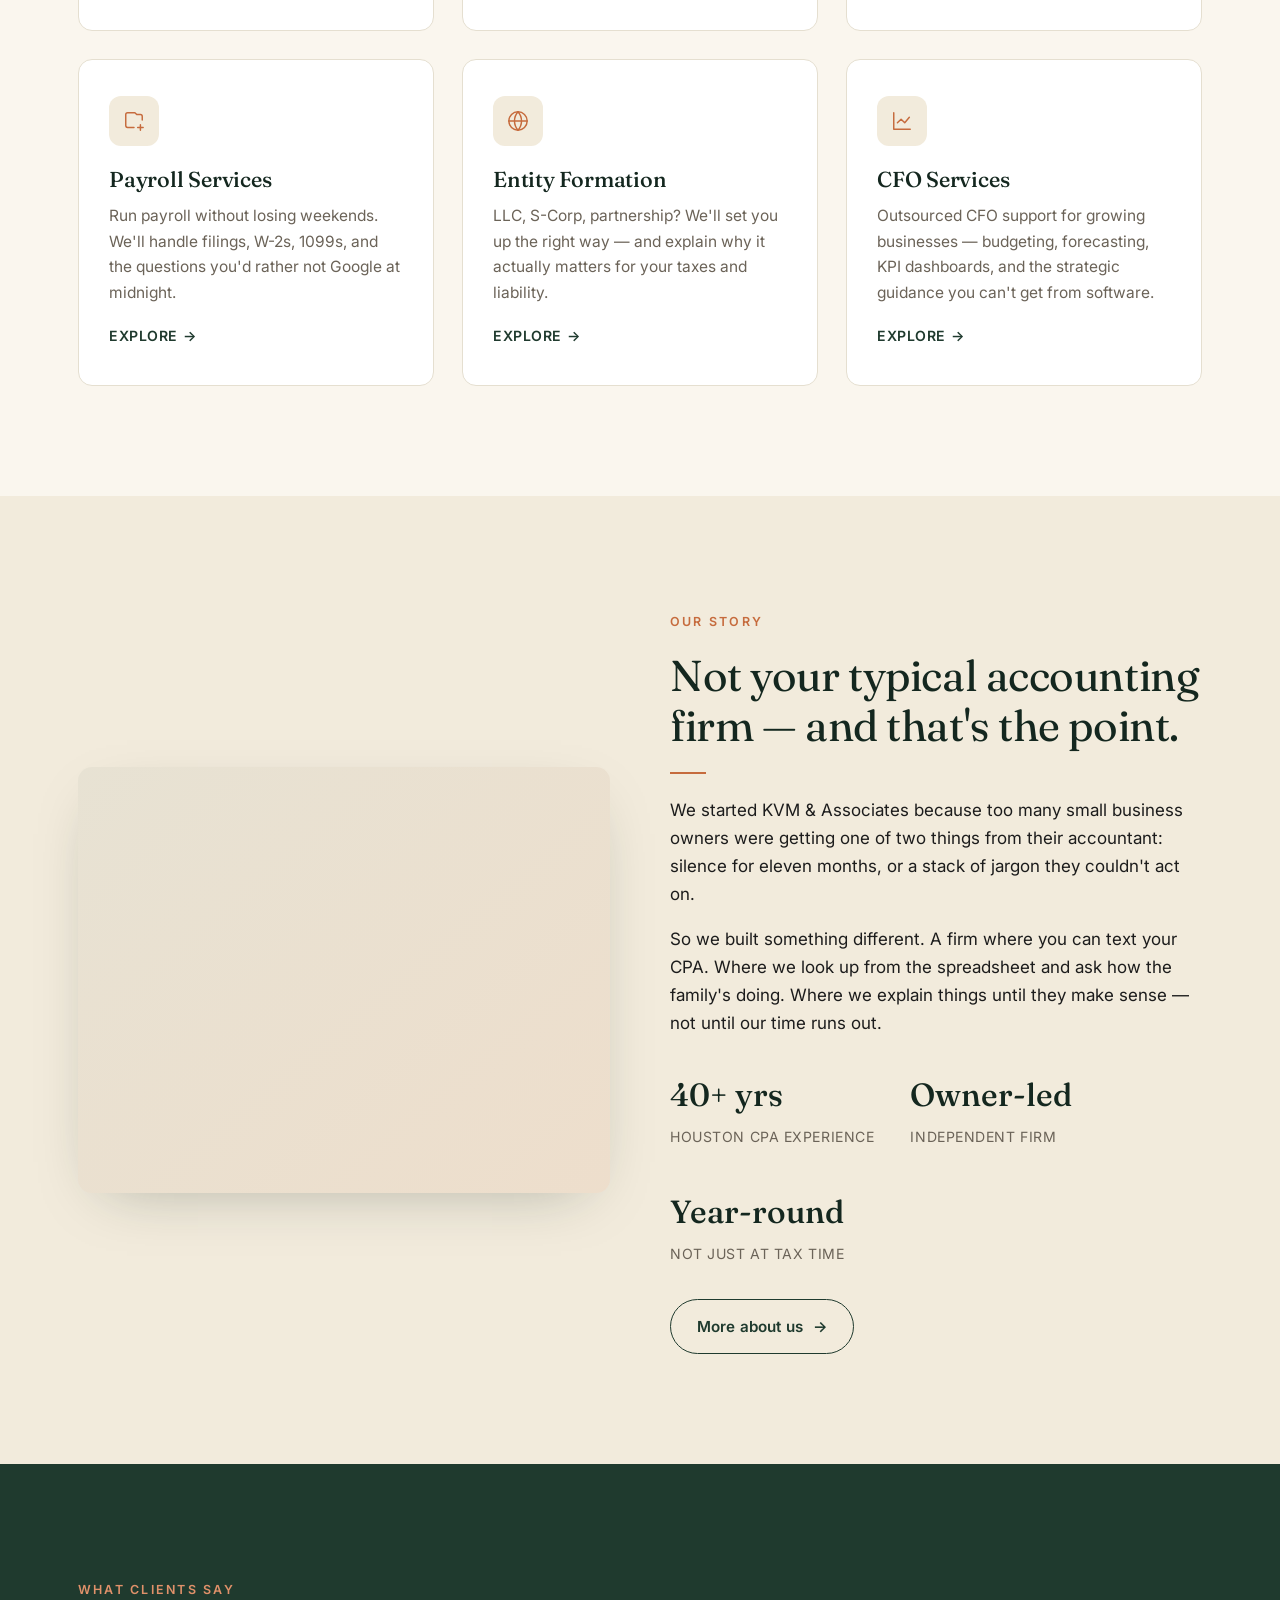
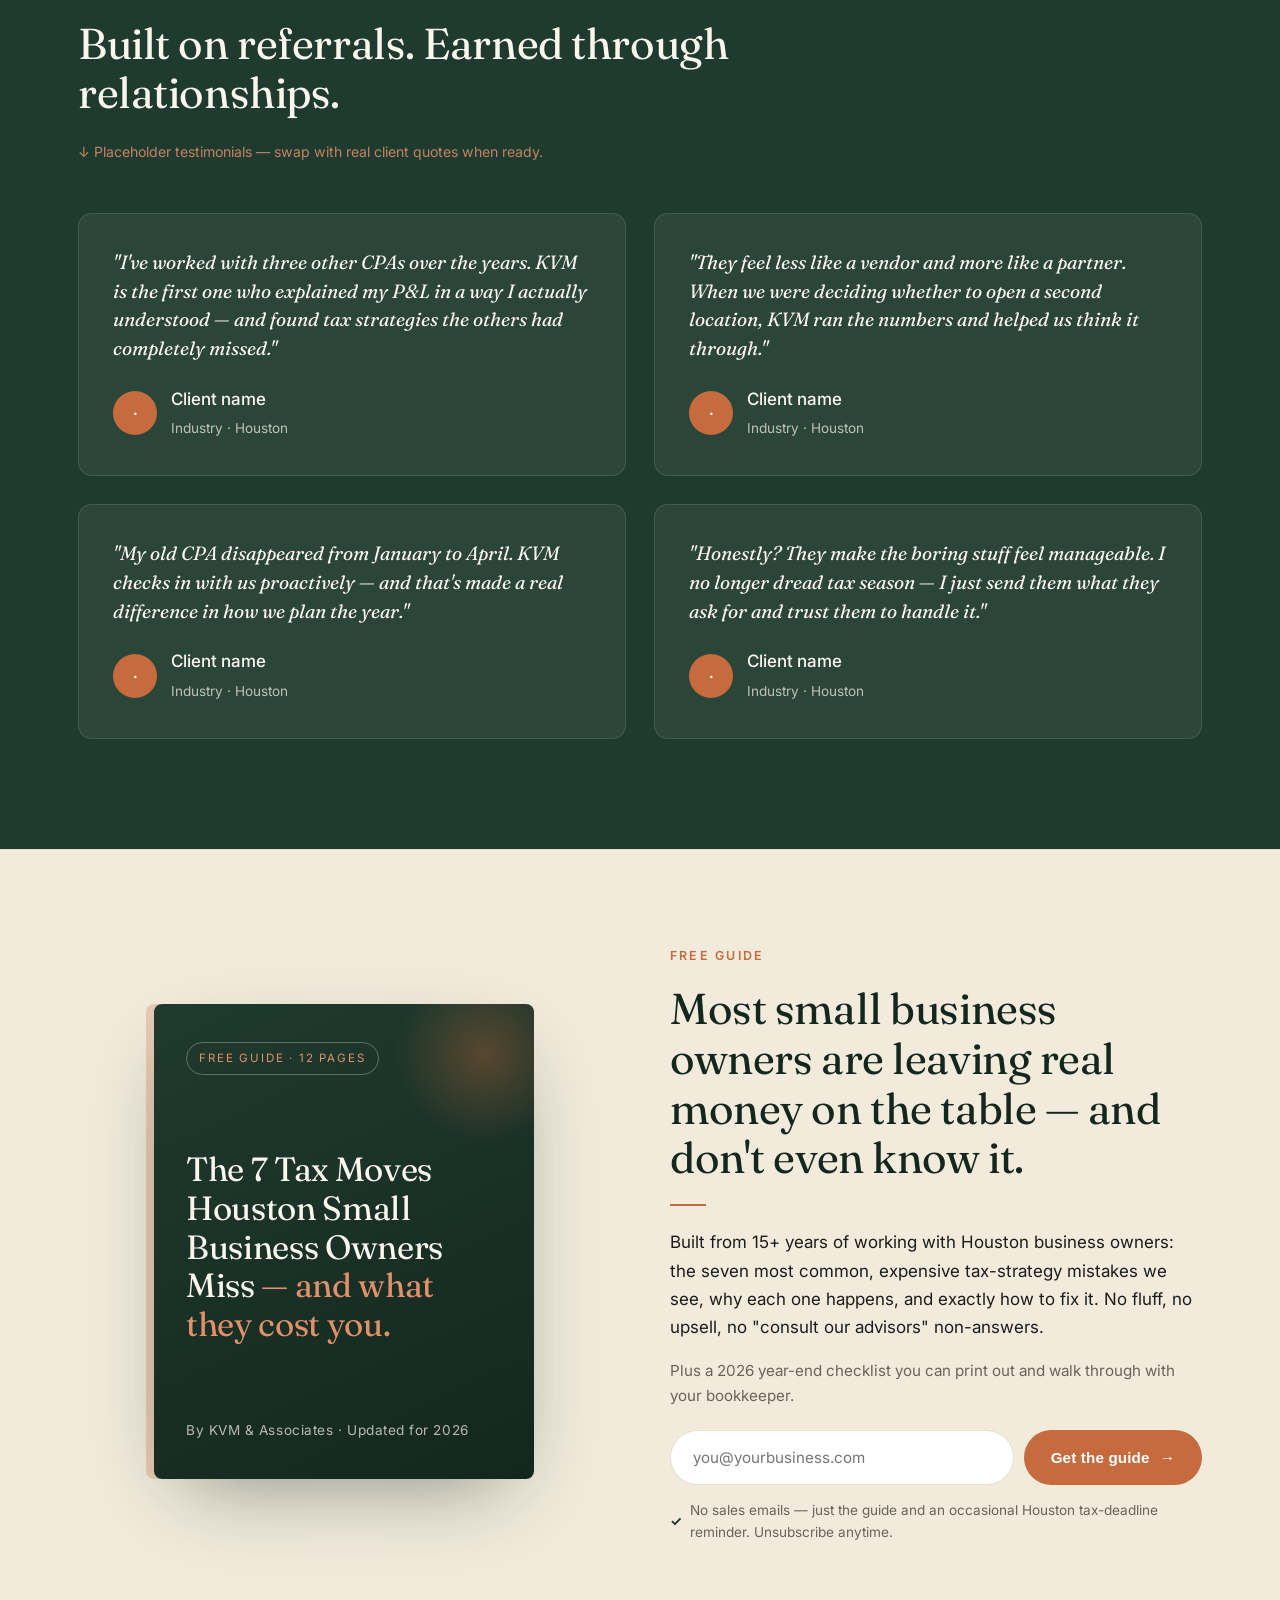
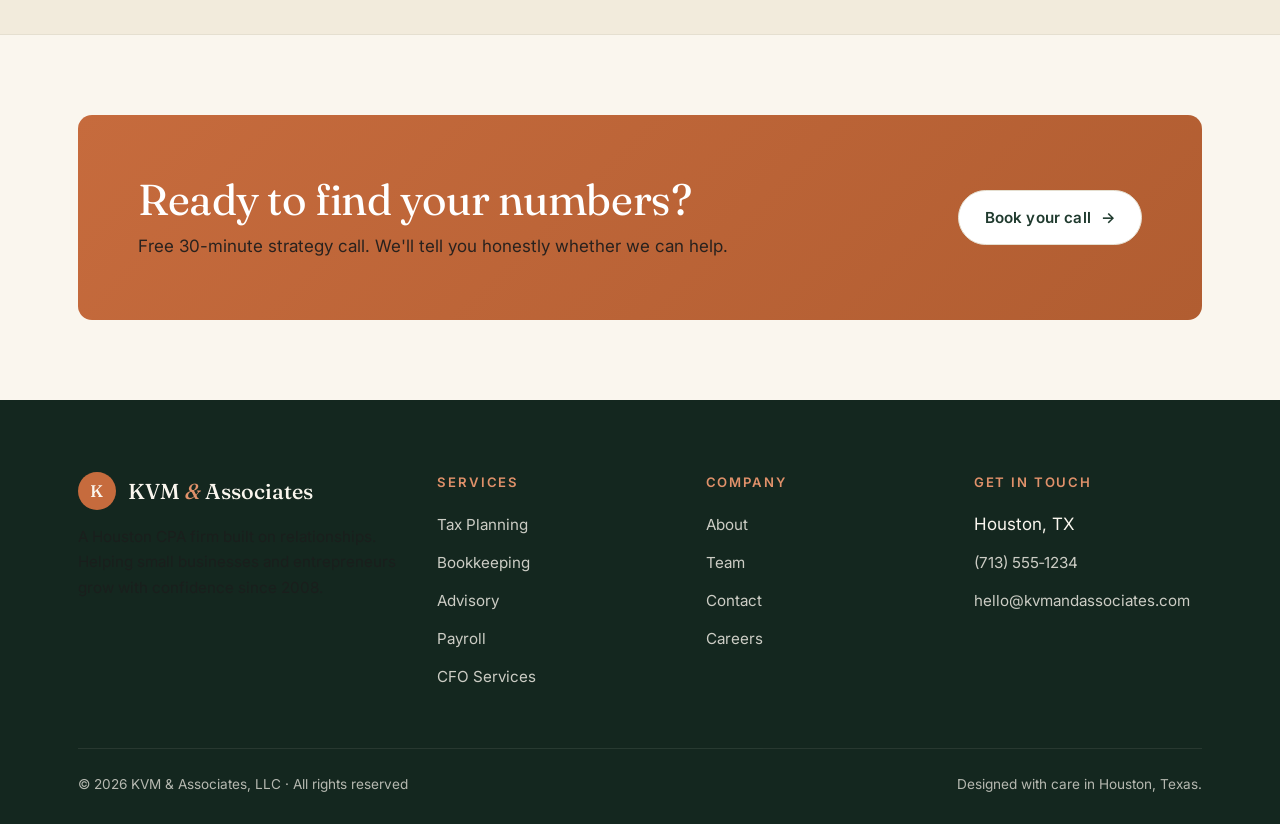
==== commit cacd0ba4: "Add files via upload" ====
--- a/index.html
+++ b/index.html
@@ -38,7 +38,6 @@
     <div class="wrap">
       <div class="hero-grid">
         <div>
-          <span class="hero-proof"><span class="pulse"></span>Now welcoming a few new clients for 2026 tax planning</span>
           <h1>Less in taxes. Cleaner books. <span class="accent">A CPA who answers the phone.</span></h1>
           <p class="lead">We're a small Houston CPA firm helping owner-operated businesses pay less, plan better, and stop dreading April. Year-round work, on a first-name basis.</p>
           <div class="cta-row">
@@ -46,7 +45,7 @@
           </div>
           <a href="#how-we-help" class="cta-secondary-link">or see how we help below ↓</a>
           <div class="hero-meta">
-            <div><strong>15+ years</strong>of Houston CPA experience</div>
+            <div><strong>40+ years</strong>of Houston CPA experience</div>
             <div><strong>Owner-operated</strong>independent firm</div>
             <div><strong>Year-round</strong>advisory · not just April</div>
           </div>
@@ -152,7 +151,7 @@
           <p>We started KVM &amp; Associates because too many small business owners were getting one of two things from their accountant: silence for eleven months, or a stack of jargon they couldn't act on.</p>
           <p>So we built something different. A firm where you can text your CPA. Where we look up from the spreadsheet and ask how the family's doing. Where we explain things until they make sense — not until our time runs out.</p>
           <div class="stat-row">
-            <div class="stat"><strong>15+ yrs</strong><span>Houston CPA experience</span></div>
+            <div class="stat"><strong>40+ yrs</strong><span>Houston CPA experience</span></div>
             <div class="stat"><strong>Owner-led</strong><span>Independent firm</span></div>
             <div class="stat"><strong>Year-round</strong><span>Not just at tax time</span></div>
           </div>
